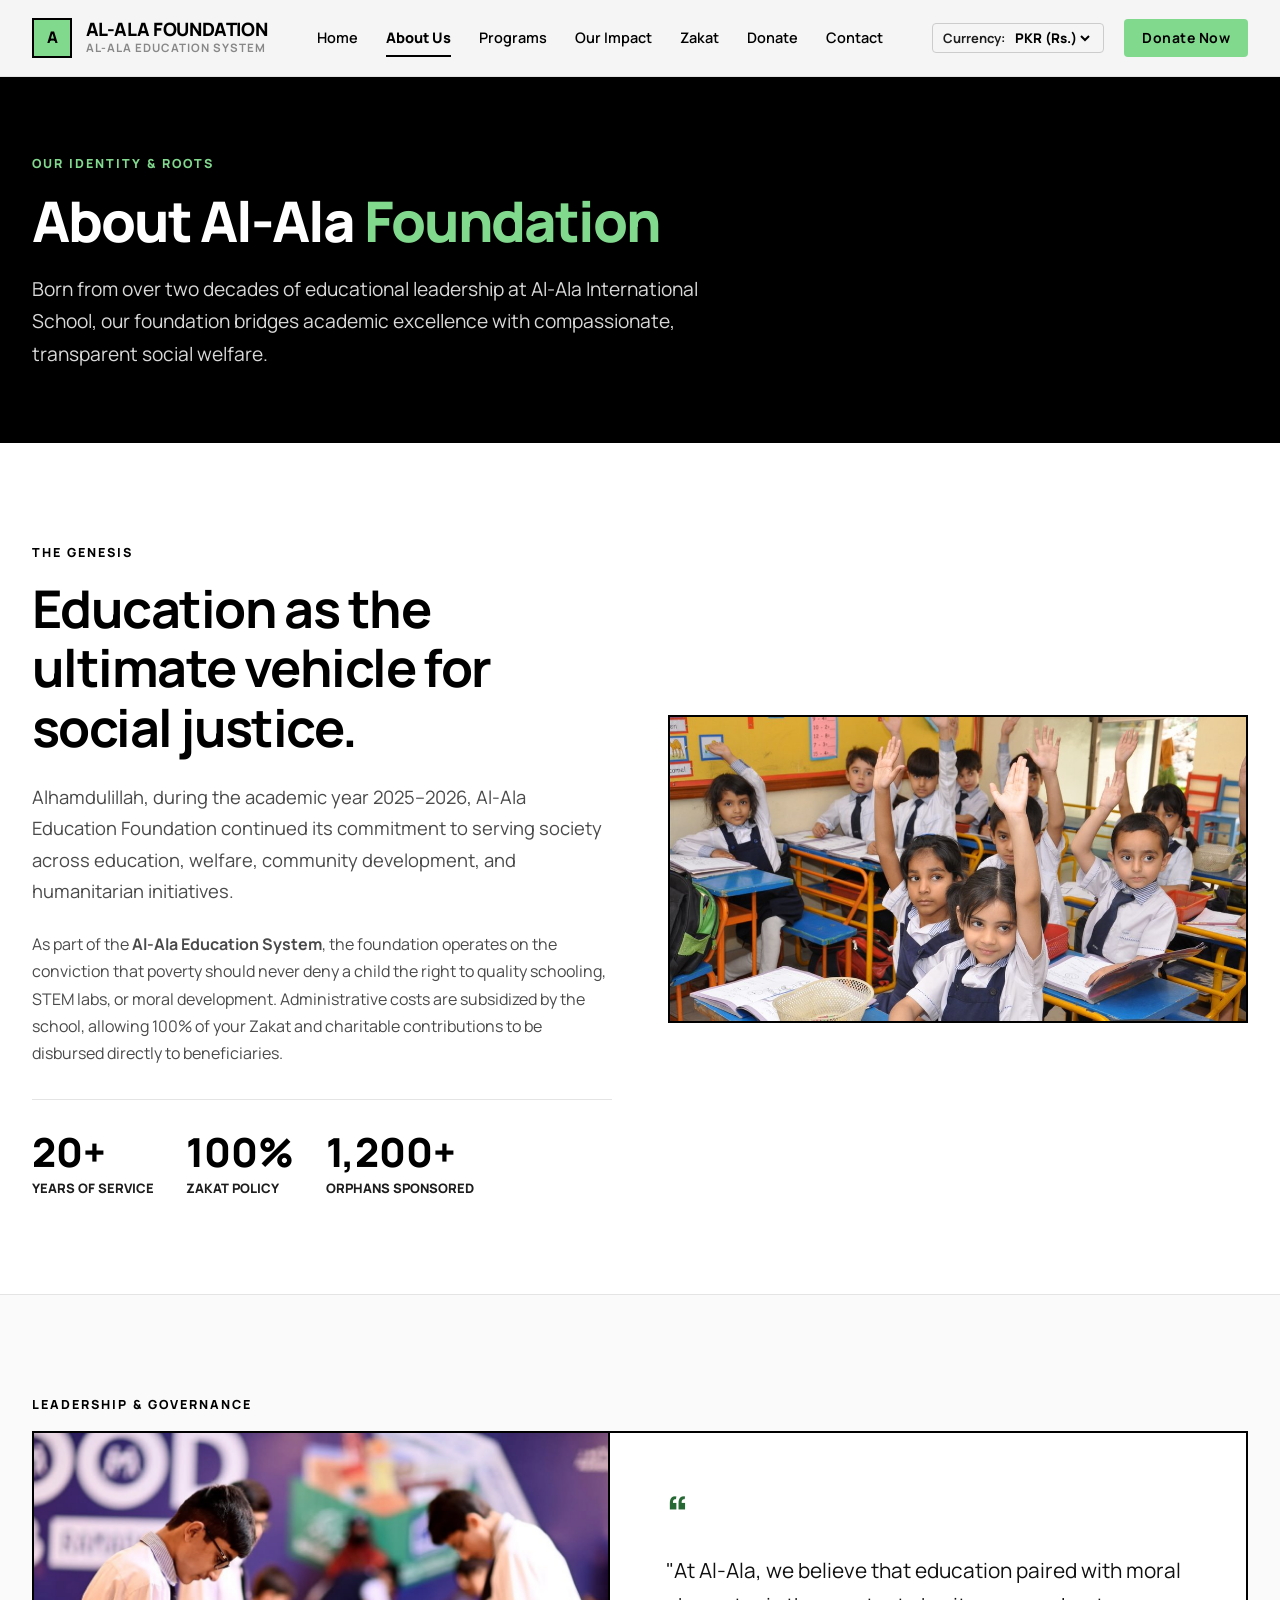
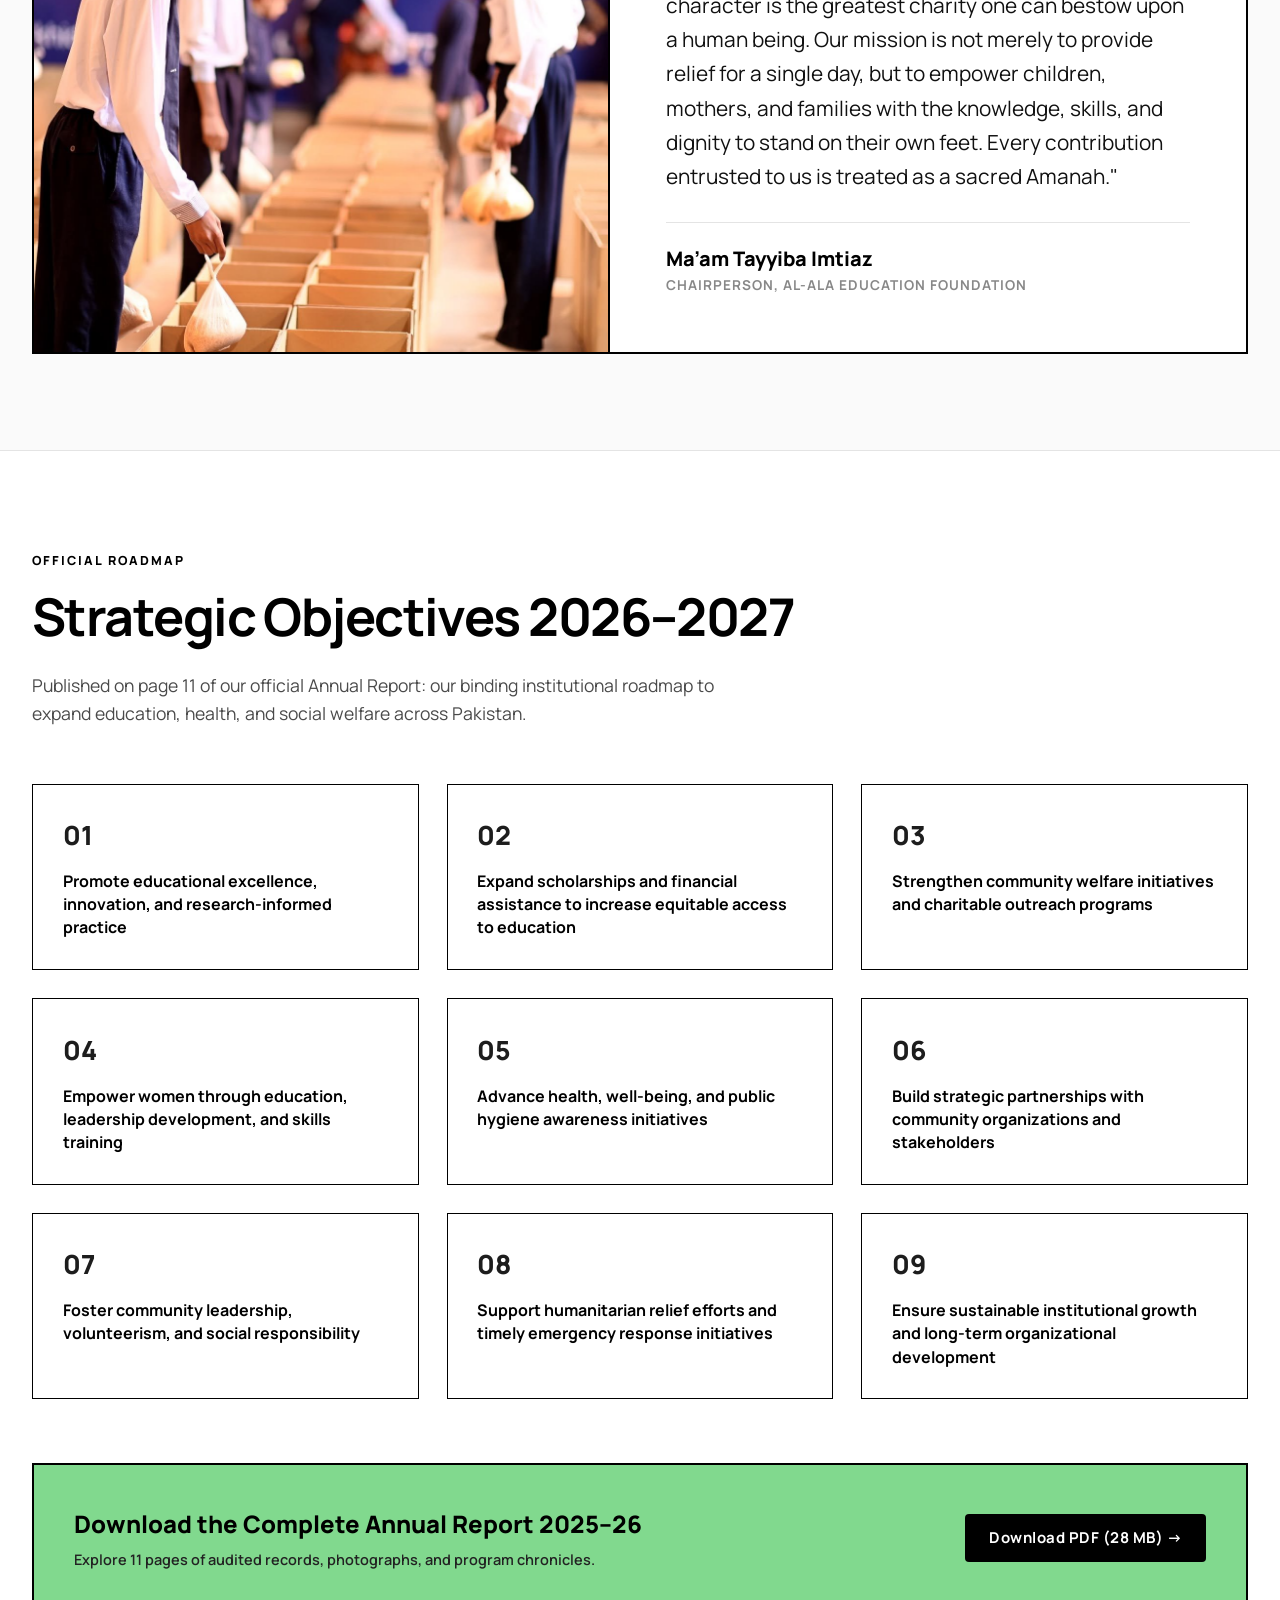
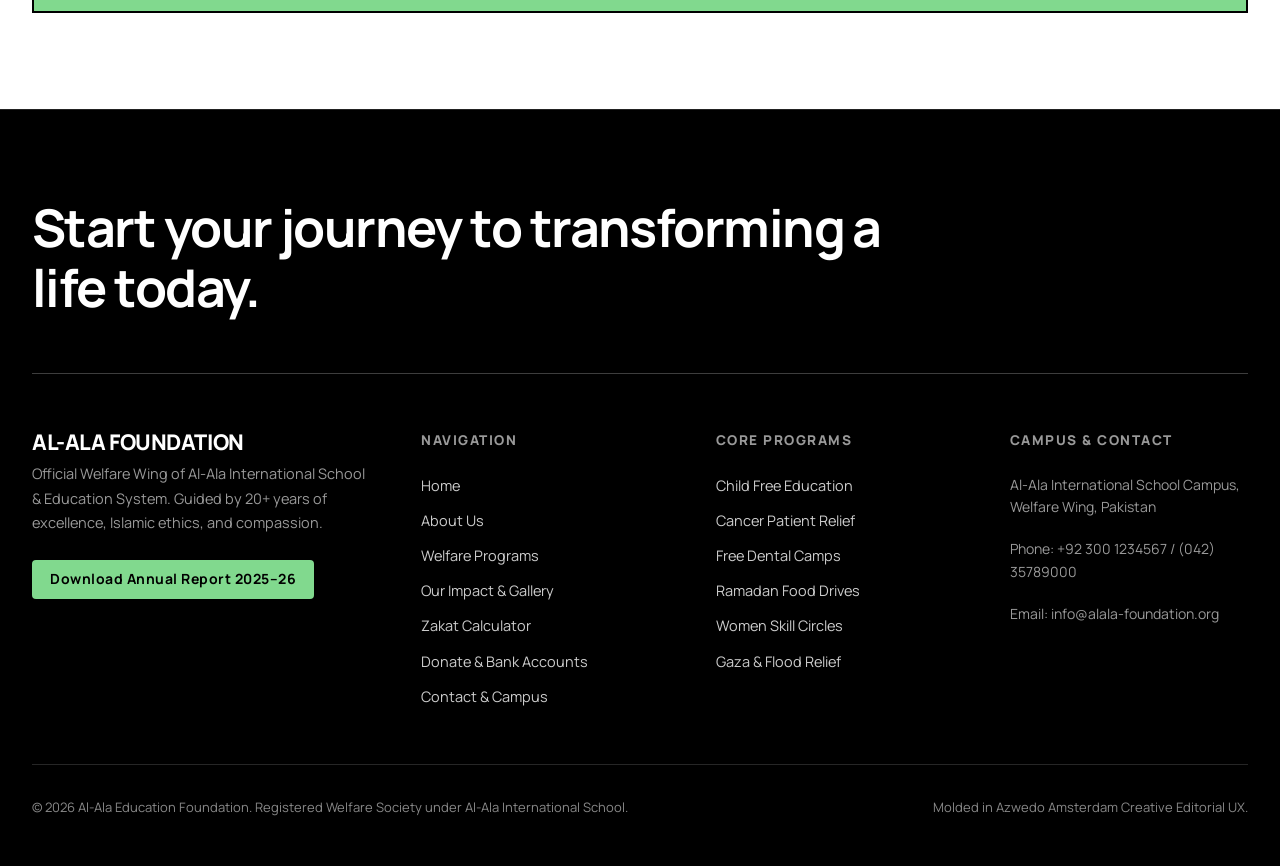
==== about.html @ 0d1b8292 "Initial commit: Al-Ala Education Foundation multi-page website in Azwedo Amsterdam design" ====
<!DOCTYPE html>
<html lang="en">
<head>
  <meta charset="UTF-8">
  <meta name="viewport" content="width=device-width, initial-scale=1.0">
  <title>About Us | Al-Ala Education Foundation</title>
  <meta name="description" content="Discover the mission, leadership, and 20+ year legacy of Al-Ala Education Foundation, affiliated with Al-Ala International School.">
  
  <link rel="preconnect" href="https://fonts.googleapis.com">
  <link rel="preconnect" href="https://fonts.gstatic.com" crossorigin>
  <link href="https://fonts.googleapis.com/css2?family=Manrope:wght@300;400;500;600;700;800&display=swap" rel="stylesheet">
  <link rel="stylesheet" href="css/styles.css">
  <link rel="icon" type="image/png" href="assets/images/foundation-badge.png">
</head>
<body>

  <!-- Navigation -->
  <header class="fixed-nav">
    <div class="container nav-container">
      <a href="index.html" class="brand-wrapper">
        <div class="brand-symbol">A</div>
        <div>
          <div class="brand-name">AL-ALA FOUNDATION</div>
          <div class="brand-sub">Al-Ala Education System</div>
        </div>
      </a>

      <nav class="nav-menu">
        <div class="link-block animation-01">
          <a href="index.html" class="link-text">Home</a>
          <div class="link-block-underline"></div>
        </div>
        <div class="link-block animation-01 active">
          <a href="about.html" class="link-text">About Us</a>
          <div class="link-block-underline"></div>
        </div>
        <div class="link-block animation-01">
          <a href="programs.html" class="link-text">Programs</a>
          <div class="link-block-underline"></div>
        </div>
        <div class="link-block animation-01">
          <a href="impact.html" class="link-text">Our Impact</a>
          <div class="link-block-underline"></div>
        </div>
        <div class="link-block animation-01">
          <a href="zakat.html" class="link-text">Zakat</a>
          <div class="link-block-underline"></div>
        </div>
        <div class="link-block animation-01">
          <a href="donate.html" class="link-text">Donate</a>
          <div class="link-block-underline"></div>
        </div>
        <div class="link-block animation-01">
          <a href="contact.html" class="link-text">Contact</a>
          <div class="link-block-underline"></div>
        </div>
      </nav>

      <div class="nav-actions">
        <div class="currency-toggle-wrap">
          <span>Currency:</span>
          <select class="currency-select-box" aria-label="Select Currency">
            <option value="PKR" selected>PKR (Rs.)</option>
            <option value="USD">USD ($)</option>
            <option value="GBP">GBP (£)</option>
            <option value="EUR">EUR (€)</option>
            <option value="SAR">SAR (SR)</option>
          </select>
        </div>
        <a href="donate.html" class="button nav">Donate Now</a>
        <button type="button" class="menu-toggle-btn" id="menu-toggle-btn" aria-label="Open Navigation">
          <svg width="20" height="20" viewBox="0 0 24 24" fill="none" stroke="currentColor" stroke-width="2.5"><line x1="3" y1="12" x2="21" y2="12"></line><line x1="3" y1="6" x2="21" y2="6"></line><line x1="3" y1="18" x2="21" y2="18"></line></svg>
        </button>
      </div>
    </div>
  </header>

  <!-- Mobile Drawer -->
  <div class="nav-backdrop" id="nav-backdrop"></div>
  <aside class="mobile-nav-panel" id="mobile-nav-panel">
    <div class="mobile-nav-header">
      <div class="brand-name" style="color: #fff;">AL-ALA FOUNDATION</div>
      <div class="mobile-nav-close" id="mobile-nav-close">&times;</div>
    </div>
    <div class="mobile-nav-links">
      <a href="index.html" class="mobile-nav-link">Home</a>
      <a href="about.html" class="mobile-nav-link active">About Us</a>
      <a href="programs.html" class="mobile-nav-link">Welfare Programs</a>
      <a href="impact.html" class="mobile-nav-link">Our Impact</a>
      <a href="zakat.html" class="mobile-nav-link">Zakat Calculator</a>
      <a href="donate.html" class="mobile-nav-link">Donate &amp; Bank Accounts</a>
      <a href="contact.html" class="mobile-nav-link">Contact Campus</a>
      <a href="AlAlaEducationFoundationReport.pdf" download class="mobile-nav-link" style="color: var(--primary-accent);">Download Report (PDF)</a>
    </div>
    <div style="margin-top: auto; padding-top: 2rem;">
      <a href="donate.html" class="button big" style="width: 100%; text-align: center;">Donate Today</a>
    </div>
  </aside>

  <!-- Page Hero Header -->
  <section class="page-hero">
    <div class="container">
      <div class="section-label mint">OUR IDENTITY &amp; ROOTS</div>
      <h1 class="page-hero-title">About Al-Ala <span class="mint">Foundation</span></h1>
      <p class="page-hero-lead">
        Born from over two decades of educational leadership at Al-Ala International School, our foundation bridges academic excellence with compassionate, transparent social welfare.
      </p>
    </div>
  </section>

  <!-- Genesis & Story -->
  <section class="section">
    <div class="container">
      <div class="what-we-do-grid">
        <div>
          <div class="section-label">THE GENESIS</div>
          <h2 class="big-title">Education as the ultimate vehicle for social justice.</h2>
          <p style="font-size: 1.15rem; color: var(--text-body); line-height: 1.7; margin-bottom: 1.5rem;">
            Alhamdulillah, during the academic year 2025–2026, Al-Ala Education Foundation continued its commitment to serving society across education, welfare, community development, and humanitarian initiatives.
          </p>
          <p style="font-size: 1rem; color: var(--text-body); line-height: 1.7; margin-bottom: 2rem;">
            As part of the <strong>Al-Ala Education System</strong>, the foundation operates on the conviction that poverty should never deny a child the right to quality schooling, STEM labs, or moral development. Administrative costs are subsidized by the school, allowing 100% of your Zakat and charitable contributions to be disbursed directly to beneficiaries.
          </p>

          <div style="display: flex; gap: 2rem; border-top: 1px solid var(--border-light); padding-top: 2rem; flex-wrap: wrap;">
            <div>
              <div style="font-size: 2.5rem; font-weight: 800; color: #000; line-height: 1;">20+</div>
              <div style="font-size: 13px; font-weight: 800; text-transform: uppercase; margin-top: 0.35rem;">Years of Service</div>
            </div>
            <div>
              <div style="font-size: 2.5rem; font-weight: 800; color: #000; line-height: 1;">100%</div>
              <div style="font-size: 13px; font-weight: 800; text-transform: uppercase; margin-top: 0.35rem;">Zakat Policy</div>
            </div>
            <div>
              <div style="font-size: 2.5rem; font-weight: 800; color: #000; line-height: 1;">1,200+</div>
              <div style="font-size: 13px; font-weight: 800; text-transform: uppercase; margin-top: 0.35rem;">Orphans Sponsored</div>
            </div>
          </div>
        </div>

        <div style="border: 2px solid #000; overflow: hidden; position: relative;">
          <img src="assets/images/about-banner.jpg" alt="Al-Ala Foundation Campus & Community" style="width: 100%; height: 100%; object-fit: cover;">
        </div>
      </div>
    </div>
  </section>

  <!-- Chairperson Message -->
  <section class="section bg-gray" id="leadership">
    <div class="container">
      <div class="section-label">LEADERSHIP &amp; GOVERNANCE</div>
      <div class="leadership-editorial">
        <div class="leadership-image-wrap">
          <img src="assets/images/chairperson-leadership.jpg" alt="Chairperson Ma'am Tayyiba Imtiaz">
        </div>
        <div class="leadership-content">
          <div style="font-size: 3rem; font-weight: 800; line-height: 1; color: var(--primary-accent-dark); margin-bottom: 1rem;">“</div>
          <p class="leadership-quote">
            "At Al-Ala, we believe that education paired with moral character is the greatest charity one can bestow upon a human being. Our mission is not merely to provide relief for a single day, but to empower children, mothers, and families with the knowledge, skills, and dignity to stand on their own feet. Every contribution entrusted to us is treated as a sacred Amanah."
          </p>
          <div class="leadership-meta">
            <div class="leader-name">Ma’am Tayyiba Imtiaz</div>
            <div class="leader-title">Chairperson, Al-Ala Education Foundation</div>
          </div>
        </div>
      </div>
    </div>
  </section>

  <!-- Strategic Objectives 2026-2027 -->
  <section class="section" id="objectives">
    <div class="container">
      <div class="section-label">OFFICIAL ROADMAP</div>
      <h2 class="big-title">Strategic Objectives 2026–2027</h2>
      <p style="font-size: 1.1rem; color: var(--text-body); max-width: 700px; margin-bottom: 3.5rem;">
        Published on page 11 of our official Annual Report: our binding institutional roadmap to expand education, health, and social welfare across Pakistan.
      </p>

      <div class="objectives-amsterdam-grid">
        <div class="objective-box">
          <div class="objective-index">01</div>
          <div class="objective-desc">Promote educational excellence, innovation, and research-informed practice</div>
        </div>
        <div class="objective-box">
          <div class="objective-index">02</div>
          <div class="objective-desc">Expand scholarships and financial assistance to increase equitable access to education</div>
        </div>
        <div class="objective-box">
          <div class="objective-index">03</div>
          <div class="objective-desc">Strengthen community welfare initiatives and charitable outreach programs</div>
        </div>
        <div class="objective-box">
          <div class="objective-index">04</div>
          <div class="objective-desc">Empower women through education, leadership development, and skills training</div>
        </div>
        <div class="objective-box">
          <div class="objective-index">05</div>
          <div class="objective-desc">Advance health, well-being, and public hygiene awareness initiatives</div>
        </div>
        <div class="objective-box">
          <div class="objective-index">06</div>
          <div class="objective-desc">Build strategic partnerships with community organizations and stakeholders</div>
        </div>
        <div class="objective-box">
          <div class="objective-index">07</div>
          <div class="objective-desc">Foster community leadership, volunteerism, and social responsibility</div>
        </div>
        <div class="objective-box">
          <div class="objective-index">08</div>
          <div class="objective-desc">Support humanitarian relief efforts and timely emergency response initiatives</div>
        </div>
        <div class="objective-box">
          <div class="objective-index">09</div>
          <div class="objective-desc">Ensure sustainable institutional growth and long-term organizational development</div>
        </div>
      </div>

      <!-- Download Banner -->
      <div style="background-color: var(--primary-accent); border: 2px solid #000; padding: 2.5rem; margin-top: 4rem; display: flex; align-items: center; justify-content: space-between; flex-wrap: wrap; gap: 1.5rem;">
        <div>
          <h3 style="font-size: 1.5rem; font-weight: 800; color: #000; margin-bottom: 0.25rem;">Download the Complete Annual Report 2025–26</h3>
          <p style="font-size: 14.5px; font-weight: 600; color: #222; margin: 0;">Explore 11 pages of audited records, photographs, and program chronicles.</p>
        </div>
        <a href="AlAlaEducationFoundationReport.pdf" download class="button black">
          Download PDF (28 MB) &rarr;
        </a>
      </div>
    </div>
  </section>

  <!-- Footer -->
  <footer class="footer">
    <div class="container">
      <div class="footer-text-holder">
        <h1 class="footer-hero-heading">Start your journey to transforming a life today.</h1>
      </div>

      <div class="footer-flex-container">
        <div>
          <div class="brand-name" style="color: #fff; font-size: 1.35rem; margin-bottom: 0.5rem;">AL-ALA FOUNDATION</div>
          <p style="color: var(--text-gray); font-size: 14.5px; line-height: 1.7; margin-bottom: 1.5rem;">
            Official Welfare Wing of Al-Ala International School &amp; Education System. Guided by 20+ years of excellence, Islamic ethics, and compassion.
          </p>
          <a href="AlAlaEducationFoundationReport.pdf" download class="button nav">
            Download Annual Report 2025–26
          </a>
        </div>

        <div>
          <h2 class="footer-heading">NAVIGATION</h2>
          <div class="footer-link-list">
            <a href="index.html" class="footer-link-item">Home</a>
            <a href="about.html" class="footer-link-item">About Us</a>
            <a href="programs.html" class="footer-link-item">Welfare Programs</a>
            <a href="impact.html" class="footer-link-item">Our Impact &amp; Gallery</a>
            <a href="zakat.html" class="footer-link-item">Zakat Calculator</a>
            <a href="donate.html" class="footer-link-item">Donate &amp; Bank Accounts</a>
            <a href="contact.html" class="footer-link-item">Contact &amp; Campus</a>
          </div>
        </div>

        <div>
          <h2 class="footer-heading">CORE PROGRAMS</h2>
          <div class="footer-link-list">
            <a href="programs.html#child-welfare" class="footer-link-item">Child Free Education</a>
            <a href="programs.html#health-welfare" class="footer-link-item">Cancer Patient Relief</a>
            <a href="programs.html#health-welfare" class="footer-link-item">Free Dental Camps</a>
            <a href="programs.html#social-welfare" class="footer-link-item">Ramadan Food Drives</a>
            <a href="programs.html#women-welfare" class="footer-link-item">Women Skill Circles</a>
            <a href="programs.html#relief-welfare" class="footer-link-item">Gaza &amp; Flood Relief</a>
          </div>
        </div>

        <div>
          <h2 class="footer-heading">CAMPUS &amp; CONTACT</h2>
          <div class="footer-link-list">
            <div style="color: var(--text-gray); font-size: 14px;">Al-Ala International School Campus, Welfare Wing, Pakistan</div>
            <div style="color: var(--text-gray); font-size: 14px; margin-top: 0.5rem;">Phone: +92 300 1234567 / (042) 35789000</div>
            <div style="color: var(--text-gray); font-size: 14px; margin-top: 0.5rem;">Email: info@alala-foundation.org</div>
          </div>
        </div>
      </div>

      <div class="footer-bottom-bar">
        <div>&copy; 2026 Al-Ala Education Foundation. Registered Welfare Society under Al-Ala International School.</div>
        <div>Molded in Azwedo Amsterdam Creative Editorial UX.</div>
      </div>
    </div>
  </footer>

  <script src="js/main.js"></script>
</body>
</html>
---- css/styles.css ----
/* ==========================================================================
   AL-ALA EDUCATION FOUNDATION
   AZWEDO AMSTERDAM (MADE IN WEBFLOW) DESIGN SYSTEM
   Multi-Page Clean Editorial Architecture
   ========================================================================== */

:root {
  /* Amsterdam Signature Colors */
  --primary-accent: #81d98e;
  --primary-accent-hover: #65a86f;
  --primary-accent-dark: #276934;
  --primary-accent-soft: rgba(129, 217, 142, 0.15);

  --bg-dark: #000000;
  --bg-dark-card: #111111;
  --bg-dark-subtle: #1c1c1c;

  --bg-white: #ffffff;
  --bg-gray: #fafafa;
  --bg-gray-soft: #f4f4f4;

  --text-black: #000000;
  --text-dark: #1d1d1d;
  --text-body: #4a4a4a;
  --text-muted: #888888;
  --text-white: #ffffff;
  --text-gray: #999999;

  --border-light: #e4e4e4;
  --border-medium: #cccccc;
  --border-dark: #222222;
  --border-black: #000000;

  --font-family: 'Manrope', -apple-system, BlinkMacSystemFont, 'Segoe UI', Roboto, sans-serif;

  --radius-xs: 4px;
  --radius-sm: 8px;
  --radius-md: 12px;
  --radius-lg: 16px;
  --radius-full: 9999px;

  --transition: all 0.35s cubic-bezier(0.16, 1, 0.3, 1);
  --transition-slow: all 0.55s cubic-bezier(0.16, 1, 0.3, 1);
}

/* Base Reset */
*, *::before, *::after {
  box-sizing: border-box;
  margin: 0;
  padding: 0;
}

html {
  scroll-behavior: smooth;
  font-size: 16px;
  -webkit-text-size-adjust: 100%;
}

body {
  font-family: var(--font-family);
  color: var(--text-dark);
  background-color: var(--bg-white);
  line-height: 1.6;
  overflow-x: hidden;
  -webkit-font-smoothing: antialiased;
  -moz-osx-font-smoothing: grayscale;
}

img, svg {
  display: block;
  max-width: 100%;
}

a {
  color: inherit;
  text-decoration: none;
  transition: var(--transition);
}

button, input, select, textarea {
  font-family: var(--font-family);
  outline: none;
}

button {
  cursor: pointer;
  border: none;
  background: none;
}

/* Container */
.container {
  width: 100%;
  max-width: 1280px;
  margin-left: auto;
  margin-right: auto;
  padding-left: 2rem;
  padding-right: 2rem;
}

@media (max-width: 768px) {
  .container {
    padding-left: 1.25rem;
    padding-right: 1.25rem;
  }
}

.section {
  padding-top: 6rem;
  padding-bottom: 6rem;
  position: relative;
}

.section.relative {
  position: relative;
}

.section.sm-padding {
  padding-top: 4rem;
  padding-bottom: 4rem;
}

.section.bg-black {
  background-color: var(--bg-dark);
  color: var(--text-white);
}

.section.bg-gray {
  background-color: var(--bg-gray);
  border-top: 1px solid var(--border-light);
  border-bottom: 1px solid var(--border-light);
}

@media (max-width: 768px) {
  .section {
    padding-top: 3.5rem;
    padding-bottom: 3.5rem;
  }
}

/* ==========================================================================
   Amsterdam Buttons & Labels
   ========================================================================== */
.button {
  display: inline-flex;
  align-items: center;
  justify-content: center;
  gap: 0.65rem;
  color: #000000;
  letter-spacing: 0.5px;
  background-color: var(--primary-accent);
  padding: 12px 24px;
  font-size: 15px;
  font-weight: 700;
  border-radius: var(--radius-xs);
  transition: background-color 0.4s ease, transform 0.3s ease, color 0.3s ease;
  white-space: nowrap;
}

.button:hover {
  background-color: var(--primary-accent-hover);
  color: #000000;
  transform: translateY(-2px);
}

.button.big {
  padding: 16px 36px;
  font-size: 16px;
  font-weight: 800;
}

.button.black {
  background-color: #000000;
  color: #ffffff;
}

.button.black:hover {
  background-color: #222222;
  color: var(--primary-accent);
}

.button.outline {
  background-color: transparent;
  border: 1.5px solid #000000;
  color: #000000;
}

.button.outline:hover {
  background-color: #000000;
  color: #ffffff;
}

.button.outline-white {
  background-color: transparent;
  border: 1.5px solid rgba(255, 255, 255, 0.4);
  color: #ffffff;
}

.button.outline-white:hover {
  border-color: #ffffff;
  background-color: #ffffff;
  color: #000000;
}

.button.nav {
  padding: 8px 18px;
  font-size: 14px;
}

/* Labels */
.section-label {
  display: inline-block;
  font-size: 12.5px;
  font-weight: 800;
  letter-spacing: 2px;
  text-transform: uppercase;
  color: #000000;
  margin-bottom: 1rem;
}

.section-label.mint {
  color: var(--primary-accent);
}

.section-label.gray {
  color: var(--text-muted);
}

/* Big Amsterdam Headings */
.big-title {
  font-size: 3.25rem;
  font-weight: 700;
  letter-spacing: -0.03em;
  line-height: 1.15;
  color: #000000;
  margin-bottom: 1.5rem;
  max-width: 900px;
}

.big-title.white-text {
  color: #ffffff;
}

@media (max-width: 992px) {
  .big-title {
    font-size: 2.5rem;
  }
}

@media (max-width: 600px) {
  .big-title {
    font-size: 1.95rem;
  }
}

/* ==========================================================================
   Page Inner Hero / Header (For Dedicated Pages)
   ========================================================================== */
.page-hero {
  background-color: #000000;
  color: #ffffff;
  padding-top: 150px;
  padding-bottom: 70px;
  border-bottom: 2px solid #000000;
}

.page-hero-title {
  font-size: 3.5rem;
  font-weight: 800;
  letter-spacing: -0.035em;
  line-height: 1.12;
  color: #ffffff;
  margin-bottom: 1.25rem;
}

.page-hero-title span.mint {
  color: var(--primary-accent);
}

.page-hero-lead {
  font-size: 1.2rem;
  color: rgba(255, 255, 255, 0.85);
  max-width: 720px;
  line-height: 1.7;
}

@media (max-width: 768px) {
  .page-hero {
    padding-top: 120px;
    padding-bottom: 50px;
  }
  .page-hero-title {
    font-size: 2.35rem;
  }
}

/* ==========================================================================
   Fixed Top Navigation (Amsterdam Style)
   ========================================================================== */
.fixed-nav {
  position: fixed;
  top: 0;
  left: 0;
  right: 0;
  z-index: 1000;
  background-color: rgba(255, 255, 255, 0.96);
  backdrop-filter: blur(12px);
  -webkit-backdrop-filter: blur(12px);
  border-bottom: 1px solid var(--border-light);
  transition: var(--transition);
}

.nav-container {
  display: flex;
  align-items: center;
  justify-content: space-between;
  height: 76px;
}

.brand-wrapper {
  display: flex;
  align-items: center;
  gap: 0.85rem;
  text-decoration: none;
}

.brand-symbol {
  width: 40px;
  height: 40px;
  border: 2px solid #000000;
  background-color: var(--primary-accent);
  display: flex;
  align-items: center;
  justify-content: center;
  font-weight: 800;
  font-size: 16px;
  color: #000000;
}

.brand-name {
  font-size: 1.15rem;
  font-weight: 800;
  letter-spacing: -0.02em;
  color: #000000;
  line-height: 1.1;
}

.brand-sub {
  font-size: 0.72rem;
  font-weight: 700;
  text-transform: uppercase;
  letter-spacing: 1px;
  color: var(--text-muted);
}

.nav-menu {
  display: flex;
  align-items: center;
  gap: 1.75rem;
}

.link-block {
  position: relative;
  display: inline-block;
  padding: 6px 0;
  cursor: pointer;
}

.link-text {
  font-size: 14.5px;
  font-weight: 600;
  color: #000000;
  transition: var(--transition);
}

.link-block-underline {
  position: absolute;
  bottom: 0;
  left: 0;
  width: 0%;
  height: 2px;
  background-color: #000000;
  transition: width 0.3s ease;
}

.link-block:hover .link-block-underline,
.link-block.active .link-block-underline {
  width: 100%;
}

.link-block.active .link-text {
  font-weight: 800;
}

.nav-actions {
  display: flex;
  align-items: center;
  gap: 1.25rem;
}

.currency-toggle-wrap {
  display: flex;
  align-items: center;
  gap: 0.35rem;
  border: 1px solid var(--border-medium);
  padding: 4px 10px;
  border-radius: var(--radius-xs);
  font-size: 13px;
  font-weight: 700;
}

.currency-select-box {
  border: none;
  background: transparent;
  font-weight: 800;
  cursor: pointer;
}

.menu-toggle-btn {
  display: none;
  width: 40px;
  height: 40px;
  border: 1.5px solid #000000;
  background: transparent;
  align-items: center;
  justify-content: center;
}

@media (max-width: 1024px) {
  .nav-menu {
    display: none;
  }
  .menu-toggle-btn {
    display: flex;
  }
}

/* Mobile Nav Drawer */
.mobile-nav-panel {
  position: fixed;
  top: 0;
  right: -100%;
  width: 320px;
  max-width: 85vw;
  height: 100vh;
  background-color: #000000;
  color: #ffffff;
  z-index: 2000;
  padding: 2.5rem 2rem;
  transition: right 0.4s ease;
  display: flex;
  flex-direction: column;
}

.mobile-nav-panel.open {
  right: 0;
}

.mobile-nav-header {
  display: flex;
  justify-content: space-between;
  align-items: center;
  padding-bottom: 1.5rem;
  border-bottom: 1px solid var(--border-dark);
  margin-bottom: 2rem;
}

.mobile-nav-close {
  color: #ffffff;
  font-size: 2rem;
  cursor: pointer;
}

.mobile-nav-links {
  display: flex;
  flex-direction: column;
  gap: 1.25rem;
}

.mobile-nav-link {
  color: #ffffff;
  font-size: 1.2rem;
  font-weight: 700;
  display: block;
}

.mobile-nav-link.active,
.mobile-nav-link:hover {
  color: var(--primary-accent);
}

.nav-backdrop {
  position: fixed;
  inset: 0;
  background: rgba(0, 0, 0, 0.6);
  z-index: 1999;
  opacity: 0;
  pointer-events: none;
  transition: opacity 0.3s ease;
}

.nav-backdrop.active {
  opacity: 1;
  pointer-events: auto;
}

/* ==========================================================================
   Hero Home Section with Background Carousel
   ========================================================================== */
.hero-home-section {
  position: relative;
  min-height: 88vh;
  display: flex;
  flex-direction: column;
  justify-content: center;
  padding-top: 140px;
  padding-bottom: 80px;
  background-color: var(--bg-dark); /* #000000 - exact match with footer and vision sections */
  color: #ffffff;
  overflow: hidden;
}

/* Dynamic Carousel Container */
.hero-bg-carousel {
  position: absolute;
  inset: 0;
  z-index: 0;
  overflow: hidden;
}

.hero-carousel-slide {
  position: absolute;
  inset: 0;
  opacity: 0;
  z-index: 1;
  overflow: hidden;
  transform: scale(1);
  transition: opacity 1.2s ease, transform 6s cubic-bezier(0.25, 1, 0.5, 1);
  pointer-events: none;
}

.hero-carousel-slide.active {
  opacity: 1;
  z-index: 2;
  transform: scale(1.04);
}

.hero-carousel-slide img {
  width: 100%;
  height: 100%;
  object-fit: cover;
  object-position: center right;
  transition: transform 6s cubic-bezier(0.25, 1, 0.5, 1);
}

/* Custom Framing & Focal Point Alignment for Each Slide */

/* Slide 1: Al-Ala Campus & Students (Students group centered at Y: 52%, aligned right) */
.hero-slide-campus img {
  object-fit: cover;
  object-position: 85% 52%;
}

/* Slide 2: Free Education Classroom (Faces begin at Y: 18%, aligned to prevent top forehead cut-off) */
.hero-slide-education img {
  width: 110%;
  height: 100%;
  object-fit: cover;
  object-position: 82% 14%;
  transform: translateX(5%);
}

/* Slide 3: STEM Digital Workshops (Focus on students & robotics at table) */
.hero-slide-stem img {
  object-fit: cover;
  object-position: 85% 25%;
}

/* Slide 4: Ramadan Food & Ration Drive (Shifted right so volunteers & food boxes move out from under the black scrim) */
.hero-slide-food img {
  width: 122%;
  height: 100%;
  object-fit: cover;
  object-position: left 45%;
  transform: translateX(16%);
}

/* Slide 5: Medical & Dental Checkup (Child & Doctor faces at Y: 4%, aligned top-right so faces are 100% intact) */
.hero-slide-health img {
  width: 112%;
  height: 100%;
  object-fit: cover;
  object-position: 85% 4%;
  transform: translateX(6%);
}

/* Directional Scrim Overlay:
   - Left side: Deep dark #000000 ground matching footer & vision sections for bold text contrast
   - Right side: Crystal-clear and open so photos, faces, dental patients & students are 100% visible
   - Subtle top/bottom vignette for seamless page blend */
.hero-directional-scrim {
  position: absolute;
  inset: 0;
  z-index: 3;
  pointer-events: none;
  background: 
    linear-gradient(90deg, 
      rgba(0, 0, 0, 0.95) 0%, 
      rgba(0, 0, 0, 0.88) 28%, 
      rgba(0, 0, 0, 0.50) 45%, 
      rgba(0, 0, 0, 0.08) 65%, 
      rgba(0, 0, 0, 0) 100%
    ),
    linear-gradient(180deg, 
      rgba(0, 0, 0, 0.35) 0%, 
      rgba(0, 0, 0, 0) 25%, 
      rgba(0, 0, 0, 0.35) 100%
    );
}

@media (max-width: 900px) {
  .hero-directional-scrim {
    background: linear-gradient(180deg, 
      rgba(0, 0, 0, 0.88) 0%, 
      rgba(0, 0, 0, 0.78) 55%, 
      rgba(0, 0, 0, 0.35) 100%
    );
  }
}

.hero-overlay-dark {
  display: none !important;
}

/* Carousel Indicators */
.hero-carousel-dots {
  position: absolute;
  bottom: 2rem;
  right: 2rem;
  z-index: 10;
  display: flex;
  align-items: center;
  gap: 0.5rem;
  background: rgba(0, 0, 0, 0.45);
  backdrop-filter: blur(8px);
  -webkit-backdrop-filter: blur(8px);
  padding: 8px 14px;
  border: 1.5px solid rgba(255, 255, 255, 0.25);
  box-shadow: 3px 3px 0px rgba(0, 0, 0, 0.5);
}

.hero-dot {
  width: 28px;
  height: 4px;
  background-color: rgba(255, 255, 255, 0.45);
  cursor: pointer;
  transition: var(--transition);
}

.hero-dot.active {
  background-color: var(--primary-accent);
  width: 44px;
}

.hero-container {
  position: relative;
  z-index: 4;
  width: 100%;
}

.home-page-hero-text-holder {
  margin-bottom: 2rem;
  max-width: 820px;
}

.hero-text-container {
  display: flex;
  flex-wrap: wrap;
  gap: 0 16px;
  max-width: 820px;
}

.hero-text {
  font-size: 78px;
  font-weight: 800;
  letter-spacing: -0.035em;
  line-height: 1.08;
  color: #ffffff;
  text-shadow: 0 2px 14px rgba(0, 0, 0, 0.85), 0 4px 28px rgba(0, 0, 0, 0.7);
}

.hero-text.mint {
  color: var(--primary-accent);
  text-shadow: 0 2px 16px rgba(0, 0, 0, 0.9), 0 4px 30px rgba(0, 0, 0, 0.75);
}

@media (max-width: 1100px) {
  .hero-text {
    font-size: 60px;
  }
}

@media (max-width: 768px) {
  .hero-text {
    font-size: 42px;
    line-height: 1.15;
  }
}

@media (max-width: 480px) {
  .hero-text {
    font-size: 32px;
  }
}

.hero-subtext {
  font-size: 1.25rem;
  color: #ffffff;
  max-width: 680px;
  line-height: 1.6;
  margin-bottom: 2.25rem;
  text-shadow: 0 2px 10px rgba(0, 0, 0, 0.9), 0 1px 3px rgba(0, 0, 0, 0.9);
}

.hero-buttons-holder {
  display: flex;
  align-items: center;
  gap: 1.25rem;
  flex-wrap: wrap;
}

.hero-bottom-stats-strip {
  margin-top: 3.5rem;
  padding: 1.35rem 2rem;
  background-color: rgba(0, 0, 0, 0.52);
  backdrop-filter: blur(10px);
  -webkit-backdrop-filter: blur(10px);
  border: 1.5px solid rgba(255, 255, 255, 0.25);
  box-shadow: 4px 4px 0px rgba(0, 0, 0, 0.5);
  display: flex;
  align-items: center;
  justify-content: space-between;
  gap: 2rem;
  flex-wrap: wrap;
}

.hero-stat-box {
  display: flex;
  flex-direction: column;
}

.hero-stat-number {
  font-size: 2.25rem;
  font-weight: 800;
  color: var(--primary-accent);
  line-height: 1;
  text-shadow: 0 2px 8px rgba(0, 0, 0, 0.7);
}

.hero-stat-label {
  font-size: 0.825rem;
  font-weight: 700;
  color: #ffffff;
  text-transform: uppercase;
  letter-spacing: 1px;
  margin-top: 0.35rem;
  text-shadow: 0 1px 4px rgba(0, 0, 0, 0.7);
}

/* ==========================================================================
   Prominent Partner Logos Showcase (High Visibility)
   ========================================================================== */
.trust-marquee-section {
  background-color: #ffffff;
  padding: 3.5rem 0;
  border-bottom: 2px solid #000000;
}

.trust-headline {
  font-size: 13.5px;
  font-weight: 800;
  letter-spacing: 2.5px;
  text-transform: uppercase;
  color: #000000;
  text-align: center;
  margin-bottom: 2rem;
}

.partner-logos-grid {
  display: grid;
  grid-template-columns: repeat(5, 1fr);
  gap: 1.25rem;
  align-items: center;
}

@media (max-width: 1100px) {
  .partner-logos-grid {
    grid-template-columns: repeat(3, 1fr);
  }
}

@media (max-width: 680px) {
  .partner-logos-grid {
    grid-template-columns: 1fr;
  }
}

.partner-logo-card {
  background-color: #ffffff;
  border: 2px solid #000000;
  box-shadow: 4px 4px 0px #000000;
  padding: 1rem 1.25rem;
  display: flex;
  align-items: center;
  justify-content: center;
  min-height: 85px;
  transition: var(--transition);
}

.partner-logo-card:hover {
  transform: translateY(-3px);
  box-shadow: 6px 6px 0px var(--primary-accent);
}

.partner-logo-card img {
  max-height: 60px;
  width: auto;
  max-width: 100%;
  object-fit: contain;
}

/* ==========================================================================
   Quick Donation Center (Amsterdam Style with all 8 programs)
   ========================================================================== */
.donation-command-section {
  background-color: var(--bg-gray);
  padding: 4.5rem 0;
  border-bottom: 1px solid var(--border-light);
}

.donation-card-amsterdam {
  background-color: #ffffff;
  border: 2px solid #000000;
  box-shadow: 8px 8px 0px #000000;
  padding: 2.75rem;
  position: relative;
}

@media (max-width: 768px) {
  .donation-card-amsterdam {
    padding: 1.5rem;
    box-shadow: 4px 4px 0px #000000;
  }
}

.donation-card-header {
  display: flex;
  align-items: center;
  justify-content: space-between;
  border-bottom: 2px solid #000000;
  padding-bottom: 1.25rem;
  margin-bottom: 1.75rem;
  flex-wrap: wrap;
  gap: 1rem;
}

.donation-header-title {
  font-size: 1.75rem;
  font-weight: 800;
  color: #000000;
  letter-spacing: -0.02em;
}

.frequency-pill-group {
  display: inline-flex;
  border: 1.5px solid #000000;
  padding: 3px;
  background-color: #ffffff;
}

.freq-pill {
  padding: 7px 16px;
  font-size: 13.5px;
  font-weight: 800;
  border: none;
  cursor: pointer;
  background: transparent;
  color: #000000;
  transition: var(--transition);
}

.freq-pill.active {
  background-color: #000000;
  color: var(--primary-accent);
}

/* Causes Filter Row */
.causes-filter-scroll {
  display: flex;
  gap: 0.65rem;
  overflow-x: auto;
  padding-bottom: 0.85rem;
  margin-bottom: 1.75rem;
}

.cause-tag-btn {
  padding: 9px 15px;
  border: 1.5px solid var(--border-medium);
  background-color: #ffffff;
  font-size: 13px;
  font-weight: 700;
  color: #000000;
  cursor: pointer;
  white-space: nowrap;
  transition: var(--transition);
}

.cause-tag-btn:hover {
  border-color: #000000;
}

.cause-tag-btn.active {
  background-color: var(--primary-accent);
  border-color: #000000;
  color: #000000;
}

/* Preset Amount Blocks */
.preset-amount-grid {
  display: grid;
  grid-template-columns: repeat(4, 1fr) 1.4fr;
  gap: 1rem;
  margin-bottom: 1.75rem;
}

@media (max-width: 992px) {
  .preset-amount-grid {
    grid-template-columns: repeat(2, 1fr);
  }
}

.amount-box-btn {
  padding: 14px;
  border: 1.5px solid var(--border-medium);
  background-color: #ffffff;
  font-size: 17px;
  font-weight: 800;
  text-align: center;
  cursor: pointer;
  transition: var(--transition);
}

.amount-box-btn:hover {
  border-color: #000000;
}

.amount-box-btn.active {
  background-color: #000000;
  color: var(--primary-accent);
  border-color: #000000;
}

.custom-input-box {
  display: flex;
  align-items: center;
  border: 1.5px solid var(--border-medium);
  padding: 0 16px;
}

.custom-input-box:focus-within {
  border-color: #000000;
}

.custom-symbol {
  font-weight: 800;
  font-size: 16px;
  margin-right: 8px;
}

.custom-amount-field {
  width: 100%;
  border: none;
  font-size: 15px;
  font-weight: 700;
  padding: 12px 0;
}

.impact-callout-strip {
  background-color: var(--bg-gray);
  border-left: 5px solid var(--primary-accent);
  padding: 1.15rem 1.35rem;
  margin-bottom: 1.75rem;
  font-size: 14.5px;
  color: #222222;
}

.impact-callout-strip strong {
  color: #000000;
  font-weight: 800;
}

.donation-footer-row {
  display: flex;
  align-items: center;
  justify-content: space-between;
  flex-wrap: wrap;
  gap: 1.25rem;
}

/* ==========================================================================
   WHAT WE DO? (Sticky Green Cards & Balanced Grid)
   ========================================================================== */
.what-we-do-grid {
  display: grid;
  grid-template-columns: 1fr 1fr;
  gap: 3.5rem;
  align-items: center;
}

@media (max-width: 992px) {
  .what-we-do-grid {
    grid-template-columns: 1fr;
    gap: 2.5rem;
  }
}

/* Home Section Sticky Layout - Starts immediately at top, ZERO GAP! */
.what-we-do-grid.sticky-layout {
  align-items: start;
}

.green-card-holder {
  position: -webkit-sticky;
  position: sticky;
  top: 105px;
  width: 100%;
  box-shadow: 6px 6px 0px #000000;
  transition: all 0.3s ease;
  z-index: 10;
}

.green-card-header {
  background-color: var(--primary-accent);
  border: 2px solid #000000;
  padding: 28px 32px;
  transition: background-color 0.3s ease;
}

.green-card-badge {
  display: inline-block;
  background-color: #000000;
  color: #ffffff;
  padding: 3px 10px;
  font-size: 11px;
  font-weight: 800;
  letter-spacing: 1px;
  margin-bottom: 0.85rem;
}

.green-card-title {
  font-size: 1.85rem;
  font-weight: 800;
  letter-spacing: -0.025em;
  line-height: 1.15;
  color: #000000;
  margin-bottom: 0.85rem;
  transition: all 0.25s ease;
}

.green-card-body {
  border: 2px solid #000000;
  border-top: none;
  padding: 22px 30px;
  background-color: #ffffff;
}

.domain-tab-pill {
  flex: 1;
  background-color: #ffffff;
  border: 1.5px solid #000000;
  padding: 6px 8px;
  font-size: 12px;
  font-weight: 800;
  cursor: pointer;
  transition: var(--transition);
  text-align: center;
}

.domain-tab-pill:hover,
.domain-tab-pill.active {
  background-color: var(--primary-accent);
  box-shadow: 2px 2px 0px #000000;
}

.what-we-do-cards-column {
  display: flex;
  flex-direction: column;
  gap: 2.25rem;
}

.pillar-block {
  padding: 2.25rem;
  background-color: #ffffff;
  border: 2px solid #000000;
  box-shadow: 4px 4px 0px #000000;
  transition: var(--transition);
  scroll-margin-top: 120px;
}

.pillar-block:hover,
.pillar-block.active-domain {
  box-shadow: 7px 7px 0px var(--primary-accent);
  border-color: #000000;
}

.small-icons-holder {
  width: 64px;
  height: 64px;
  border: 2px solid #000000;
  border-radius: 10px;
  display: flex;
  align-items: center;
  justify-content: center;
  background-color: var(--bg-gray);
  margin-bottom: 1.25rem;
}

.pillar-heading {
  font-size: 1.55rem;
  font-weight: 700;
  color: #000000;
  margin-bottom: 0.65rem;
}

.pillar-desc {
  font-size: 14.5px;
  color: var(--text-body);
  line-height: 1.65;
  margin-bottom: 1.25rem;
}

/* Controlled Program Image Box (Fixes white space issue) */
.program-image-box {
  border: 2px solid #000000;
  box-shadow: 6px 6px 0px #000000;
  overflow: hidden;
  height: 380px;
  width: 100%;
  position: relative;
  background-color: #000000;
}

.program-image-box img {
  width: 100%;
  height: 100%;
  object-fit: cover;
  transition: transform 0.6s ease;
}

.program-image-box:hover img {
  transform: scale(1.04);
}

@media (max-width: 768px) {
  .program-image-box {
    height: 260px;
  }
}

/* Program Content Box with Snapshot Badges */
.program-content-box {
  display: flex;
  flex-direction: column;
  justify-content: center;
}

.program-snapshot-strip {
  display: flex;
  gap: 0.65rem;
  flex-wrap: wrap;
  margin: 1rem 0 1.25rem;
}

.program-snapshot-badge {
  background-color: var(--bg-gray);
  border: 1px solid #000000;
  padding: 4px 10px;
  font-size: 12px;
  font-weight: 800;
  text-transform: uppercase;
  letter-spacing: 0.5px;
}

.checklist-amsterdam {
  display: flex;
  flex-direction: column;
  gap: 0.65rem;
}

.check-item {
  display: flex;
  align-items: flex-start;
  gap: 0.65rem;
  font-size: 14px;
  font-weight: 600;
  color: #222222;
}

.check-item svg {
  margin-top: 3px;
  flex-shrink: 0;
  color: var(--primary-accent-dark);
}

/* ==========================================================================
   Project Grid (Amsterdam 2-Column Editorial Showcase)
   ========================================================================== */
.project-section-header {
  margin-bottom: 3.5rem;
}

.project-grid {
  display: grid;
  grid-template-columns: 1fr 1fr;
  gap: 3rem 2.25rem;
}

@media (max-width: 900px) {
  .project-grid {
    grid-template-columns: 1fr;
    gap: 2.5rem;
  }
}

.project-item {
  display: flex;
  flex-direction: column;
}

.project-link-holder {
  display: block;
}

.project-image-container {
  display: block;
  overflow: hidden;
  border: 1.5px solid var(--border-medium);
  background-color: #000000;
  position: relative;
  aspect-ratio: 16 / 11;
}

.project-image {
  width: 100%;
  height: 100%;
  object-fit: cover;
  transition: transform 0.6s cubic-bezier(0.16, 1, 0.3, 1), opacity 0.3s ease;
}

.project-item:hover .project-image {
  transform: scale(1.05);
  opacity: 0.92;
}

.project-badge-tag {
  position: absolute;
  top: 14px;
  left: 14px;
  background-color: #000000;
  color: var(--primary-accent);
  padding: 4px 12px;
  font-size: 11px;
  font-weight: 800;
  letter-spacing: 1px;
  text-transform: uppercase;
  border: 1px solid var(--primary-accent);
}

.project-title-holder {
  margin-top: 1.15rem;
  margin-bottom: 0.4rem;
  display: flex;
  align-items: baseline;
  flex-wrap: wrap;
}

.project-title {
  font-size: 1.25rem;
  font-weight: 300;
  color: #000000;
  display: inline;
}

.project-title.category-title {
  font-weight: 800;
  text-transform: uppercase;
  letter-spacing: 0.5px;
}

.project-title.minus {
  padding-left: 6px;
  padding-right: 6px;
  font-weight: 700;
  color: var(--primary-accent-dark);
}

.project-summary {
  font-size: 14px;
  color: var(--text-body);
  line-height: 1.6;
  margin-bottom: 0.85rem;
}

.project-cta-link {
  font-size: 13.5px;
  font-weight: 800;
  color: #000000;
  letter-spacing: 0.5px;
  display: inline-flex;
  align-items: center;
  gap: 0.4rem;
  border-bottom: 1.5px solid #000000;
  padding-bottom: 2px;
  transition: var(--transition);
}

.project-cta-link:hover {
  color: var(--primary-accent-dark);
  border-color: var(--primary-accent-dark);
}

/* ==========================================================================
   Vision & Massive Numbers (Amsterdam "Skilful use of..." section)
   ========================================================================== */
.vision-section-holder {
  background-color: #000000;
  color: #ffffff;
  padding: 6rem 0;
}

.vision-grid {
  display: grid;
  grid-template-columns: 1.15fr 0.85fr;
  gap: 4rem;
  align-items: center;
}

@media (max-width: 992px) {
  .vision-grid {
    grid-template-columns: 1fr;
    gap: 3rem;
  }
}

.vision-quote-title {
  font-size: 2.75rem;
  font-weight: 700;
  letter-spacing: -0.025em;
  line-height: 1.22;
  color: #ffffff;
  margin-bottom: 1.5rem;
}

.vision-quote-title span.mint {
  color: var(--primary-accent);
}

.vision-stats-column {
  display: grid;
  grid-template-columns: 1fr 1fr;
  gap: 2rem;
  border-left: 1px solid var(--border-dark);
  padding-left: 3rem;
}

@media (max-width: 768px) {
  .vision-stats-column {
    grid-template-columns: 1fr;
    border-left: none;
    padding-left: 0;
    border-top: 1px solid var(--border-dark);
    padding-top: 2rem;
  }
}

.vision-stat-card {
  display: flex;
  flex-direction: column;
}

.vision-big-number {
  font-size: 4.25rem;
  font-weight: 800;
  line-height: 0.95;
  color: var(--primary-accent);
  letter-spacing: -0.03em;
  margin-bottom: 0.5rem;
}

.vision-stat-name {
  font-size: 14.5px;
  font-weight: 700;
  color: #ffffff;
}

.vision-stat-detail {
  font-size: 13px;
  color: var(--text-gray);
  margin-top: 0.25rem;
}

/* ==========================================================================
   Zakat & Financial Welfare Tool
   ========================================================================== */
.zakat-tool-grid {
  display: grid;
  grid-template-columns: 1fr 1.1fr;
  gap: 4rem;
  align-items: center;
}

@media (max-width: 992px) {
  .zakat-tool-grid {
    grid-template-columns: 1fr;
    gap: 3rem;
  }
}

.zakat-card-amsterdam {
  border: 2px solid #000000;
  padding: 2.5rem;
  background-color: #ffffff;
  box-shadow: 6px 6px 0px #000000;
}

.zakat-field-row {
  margin-bottom: 1.25rem;
}

.zakat-field-label {
  display: block;
  font-size: 13px;
  font-weight: 800;
  text-transform: uppercase;
  letter-spacing: 0.5px;
  margin-bottom: 0.35rem;
}

.zakat-input-control {
  width: 100%;
  border: 1.5px solid #000000;
  padding: 12px 14px;
  font-size: 15px;
  font-weight: 700;
}

.zakat-result-amsterdam {
  background-color: var(--primary-accent);
  border: 2px solid #000000;
  padding: 1.25rem;
  text-align: center;
  margin: 1.5rem 0;
}

.zakat-due-amount {
  font-size: 2.5rem;
  font-weight: 800;
  color: #000000;
  line-height: 1.1;
  margin: 0.35rem 0;
}

/* ==========================================================================
   Chairperson & Leadership (Amsterdam Testimonial Style)
   ========================================================================== */
.leadership-editorial {
  border: 2px solid #000000;
  display: grid;
  grid-template-columns: 0.95fr 1.05fr;
  background-color: #ffffff;
}

@media (max-width: 992px) {
  .leadership-editorial {
    grid-template-columns: 1fr;
  }
}

.leadership-image-wrap {
  border-right: 2px solid #000000;
  height: 100%;
  min-height: 400px;
}

@media (max-width: 992px) {
  .leadership-image-wrap {
    border-right: none;
    border-bottom: 2px solid #000000;
  }
}

.leadership-image-wrap img {
  width: 100%;
  height: 100%;
  object-fit: cover;
}

.leadership-content {
  padding: 3.5rem;
  display: flex;
  flex-direction: column;
  justify-content: center;
}

@media (max-width: 768px) {
  .leadership-content {
    padding: 2rem;
  }
}

.leadership-quote {
  font-size: 1.3rem;
  font-weight: 400;
  line-height: 1.65;
  color: #111111;
  margin-bottom: 1.75rem;
}

.leadership-meta {
  border-top: 1px solid var(--border-light);
  padding-top: 1.25rem;
}

.leader-name {
  font-size: 1.25rem;
  font-weight: 800;
  color: #000000;
}

.leader-title {
  font-size: 0.85rem;
  font-weight: 700;
  text-transform: uppercase;
  letter-spacing: 1px;
  color: var(--text-muted);
}

/* ==========================================================================
   Strategic Objectives 2026-2027 (Amsterdam Grid)
   ========================================================================== */
.objectives-amsterdam-grid {
  display: grid;
  grid-template-columns: repeat(3, 1fr);
  gap: 1.75rem;
}

@media (max-width: 992px) {
  .objectives-amsterdam-grid {
    grid-template-columns: repeat(2, 1fr);
  }
}

@media (max-width: 600px) {
  .objectives-amsterdam-grid {
    grid-template-columns: 1fr;
  }
}

.objective-box {
  border: 1.5px solid #000000;
  padding: 1.85rem;
  background-color: #ffffff;
  transition: var(--transition);
  display: flex;
  flex-direction: column;
}

.objective-box:hover {
  background-color: var(--primary-accent);
  transform: translateY(-3px);
}

.objective-index {
  font-size: 1.65rem;
  font-weight: 800;
  margin-bottom: 0.85rem;
}

.objective-desc {
  font-size: 1rem;
  font-weight: 700;
  line-height: 1.45;
  color: #000000;
}

/* ==========================================================================
   Bank Details (Amsterdam Style)
   ========================================================================== */
.bank-grid-amsterdam {
  display: grid;
  grid-template-columns: repeat(3, 1fr);
  gap: 2rem;
  margin-top: 2rem;
}

@media (max-width: 992px) {
  .bank-grid-amsterdam {
    grid-template-columns: 1fr;
  }
}

.bank-card-ams {
  border: 2px solid #000000;
  padding: 1.85rem;
  background-color: #ffffff;
  display: flex;
  flex-direction: column;
}

.bank-card-ams-header {
  border-bottom: 1.5px solid #000000;
  padding-bottom: 1rem;
  margin-bottom: 1.25rem;
  display: flex;
  justify-content: space-between;
  align-items: baseline;
}

.bank-card-ams-name {
  font-size: 1.2rem;
  font-weight: 800;
  color: #000000;
}

.bank-data-row {
  margin-bottom: 1.15rem;
}

.bank-data-label {
  font-size: 11px;
  font-weight: 800;
  text-transform: uppercase;
  letter-spacing: 1px;
  color: var(--text-muted);
  margin-bottom: 0.25rem;
}

.bank-data-val-box {
  display: flex;
  align-items: center;
  justify-content: space-between;
  background-color: var(--bg-gray);
  border: 1px solid var(--border-medium);
  padding: 8px 12px;
  font-family: monospace;
  font-size: 13.5px;
  font-weight: 700;
}

.ams-copy-btn {
  font-family: var(--font-family);
  font-size: 11px;
  font-weight: 800;
  text-transform: uppercase;
  letter-spacing: 0.5px;
  padding: 2px 8px;
  background-color: #000000;
  color: #ffffff;
  border-radius: 2px;
  cursor: pointer;
  transition: var(--transition);
}

.ams-copy-btn:hover {
  background-color: var(--primary-accent);
  color: #000000;
}

.whatsapp-banner-ams {
  border: 2px solid #000000;
  background-color: var(--primary-accent);
  padding: 2.25rem 2.75rem;
  display: flex;
  align-items: center;
  justify-content: space-between;
  gap: 2rem;
  flex-wrap: wrap;
  margin-top: 3rem;
}

/* ==========================================================================
   Amsterdam Footer
   ========================================================================== */
.footer {
  background-color: #000000;
  color: #ffffff;
  padding-top: 5.5rem;
  padding-bottom: 3rem;
  border-top: 1px solid var(--border-dark);
}

.footer-text-holder {
  margin-bottom: 3.5rem;
}

.footer-hero-heading {
  font-size: 3.25rem;
  font-weight: 700;
  letter-spacing: -0.03em;
  color: #ffffff;
  line-height: 1.15;
  max-width: 900px;
}

@media (max-width: 768px) {
  .footer-hero-heading {
    font-size: 2.15rem;
  }
}

.footer-flex-container {
  display: grid;
  grid-template-columns: 1.4fr 1fr 1fr 1fr;
  gap: 3.5rem;
  border-top: 1px solid rgba(153, 153, 153, 0.4);
  padding-top: 3.5rem;
  margin-bottom: 3.5rem;
}

@media (max-width: 992px) {
  .footer-flex-container {
    grid-template-columns: 1fr 1fr;
    gap: 2.5rem;
  }
}

@media (max-width: 576px) {
  .footer-flex-container {
    grid-template-columns: 1fr;
  }
}

.footer-heading {
  color: #999999;
  text-transform: uppercase;
  font-size: 13.5px;
  font-weight: 800;
  letter-spacing: 1.5px;
  margin-bottom: 1.35rem;
}

.footer-link-list {
  display: flex;
  flex-direction: column;
  gap: 0.75rem;
}

.footer-link-item {
  color: rgba(255, 255, 255, 0.8);
  font-size: 14.5px;
  transition: var(--transition);
}

.footer-link-item:hover {
  color: var(--primary-accent);
}

.footer-bottom-bar {
  border-top: 1px solid rgba(255, 255, 255, 0.15);
  padding-top: 2rem;
  display: flex;
  justify-content: space-between;
  align-items: center;
  font-size: 13px;
  color: #888888;
  flex-wrap: wrap;
  gap: 1rem;
}

/* ==========================================================================
   Modals & Notifications
   ========================================================================== */
.modal-overlay {
  position: fixed;
  inset: 0;
  background-color: rgba(0, 0, 0, 0.85);
  backdrop-filter: blur(8px);
  -webkit-backdrop-filter: blur(8px);
  z-index: 3000;
  display: flex;
  align-items: center;
  justify-content: center;
  padding: 1.5rem;
  opacity: 0;
  pointer-events: none;
  transition: opacity 0.3s ease;
}

.modal-overlay.active {
  opacity: 1;
  pointer-events: auto;
}

.modal-box-ams {
  background-color: #ffffff;
  border: 2px solid #000000;
  box-shadow: 10px 10px 0px var(--primary-accent);
  max-width: 620px;
  width: 100%;
  max-height: 90vh;
  overflow-y: auto;
}

.modal-header-ams {
  background-color: #000000;
  color: #ffffff;
  padding: 1.25rem 2rem;
  display: flex;
  justify-content: space-between;
  align-items: center;
}

.modal-header-ams h3 {
  font-size: 1.25rem;
  font-weight: 800;
  color: var(--primary-accent);
}

.modal-close-ams {
  color: #ffffff;
  font-size: 1.75rem;
  cursor: pointer;
  line-height: 1;
}

.modal-body-ams {
  padding: 2rem;
}

.pledge-slip-ams {
  border: 2px dashed #000000;
  background-color: var(--bg-gray);
  padding: 1.5rem;
  margin-top: 1.5rem;
}

/* Lightbox Modal */
.lightbox-dialog {
  max-width: 900px;
  width: 100%;
  text-align: center;
}

.lightbox-dialog img {
  max-height: 75vh;
  max-width: 100%;
  border: 3px solid #000000;
  margin: 0 auto;
}

.lightbox-dialog-caption {
  color: #ffffff;
  font-size: 1.15rem;
  font-weight: 700;
  margin-top: 1rem;
}

/* Toast */
.toast-container {
  position: fixed;
  bottom: 2rem;
  right: 2rem;
  z-index: 4000;
  display: flex;
  flex-direction: column;
  gap: 0.75rem;
}

.toast {
  background-color: #000000;
  color: #ffffff;
  border: 1.5px solid var(--primary-accent);
  padding: 0.85rem 1.4rem;
  display: flex;
  align-items: center;
  gap: 0.75rem;
  font-size: 14px;
  font-weight: 700;
  box-shadow: 4px 4px 0px var(--primary-accent);
  animation: slideIn 0.3s ease forwards;
}

@keyframes slideIn {
  from {
    transform: translateX(100%);
    opacity: 0;
  }
  to {
    transform: translateX(0);
    opacity: 1;
  }
}
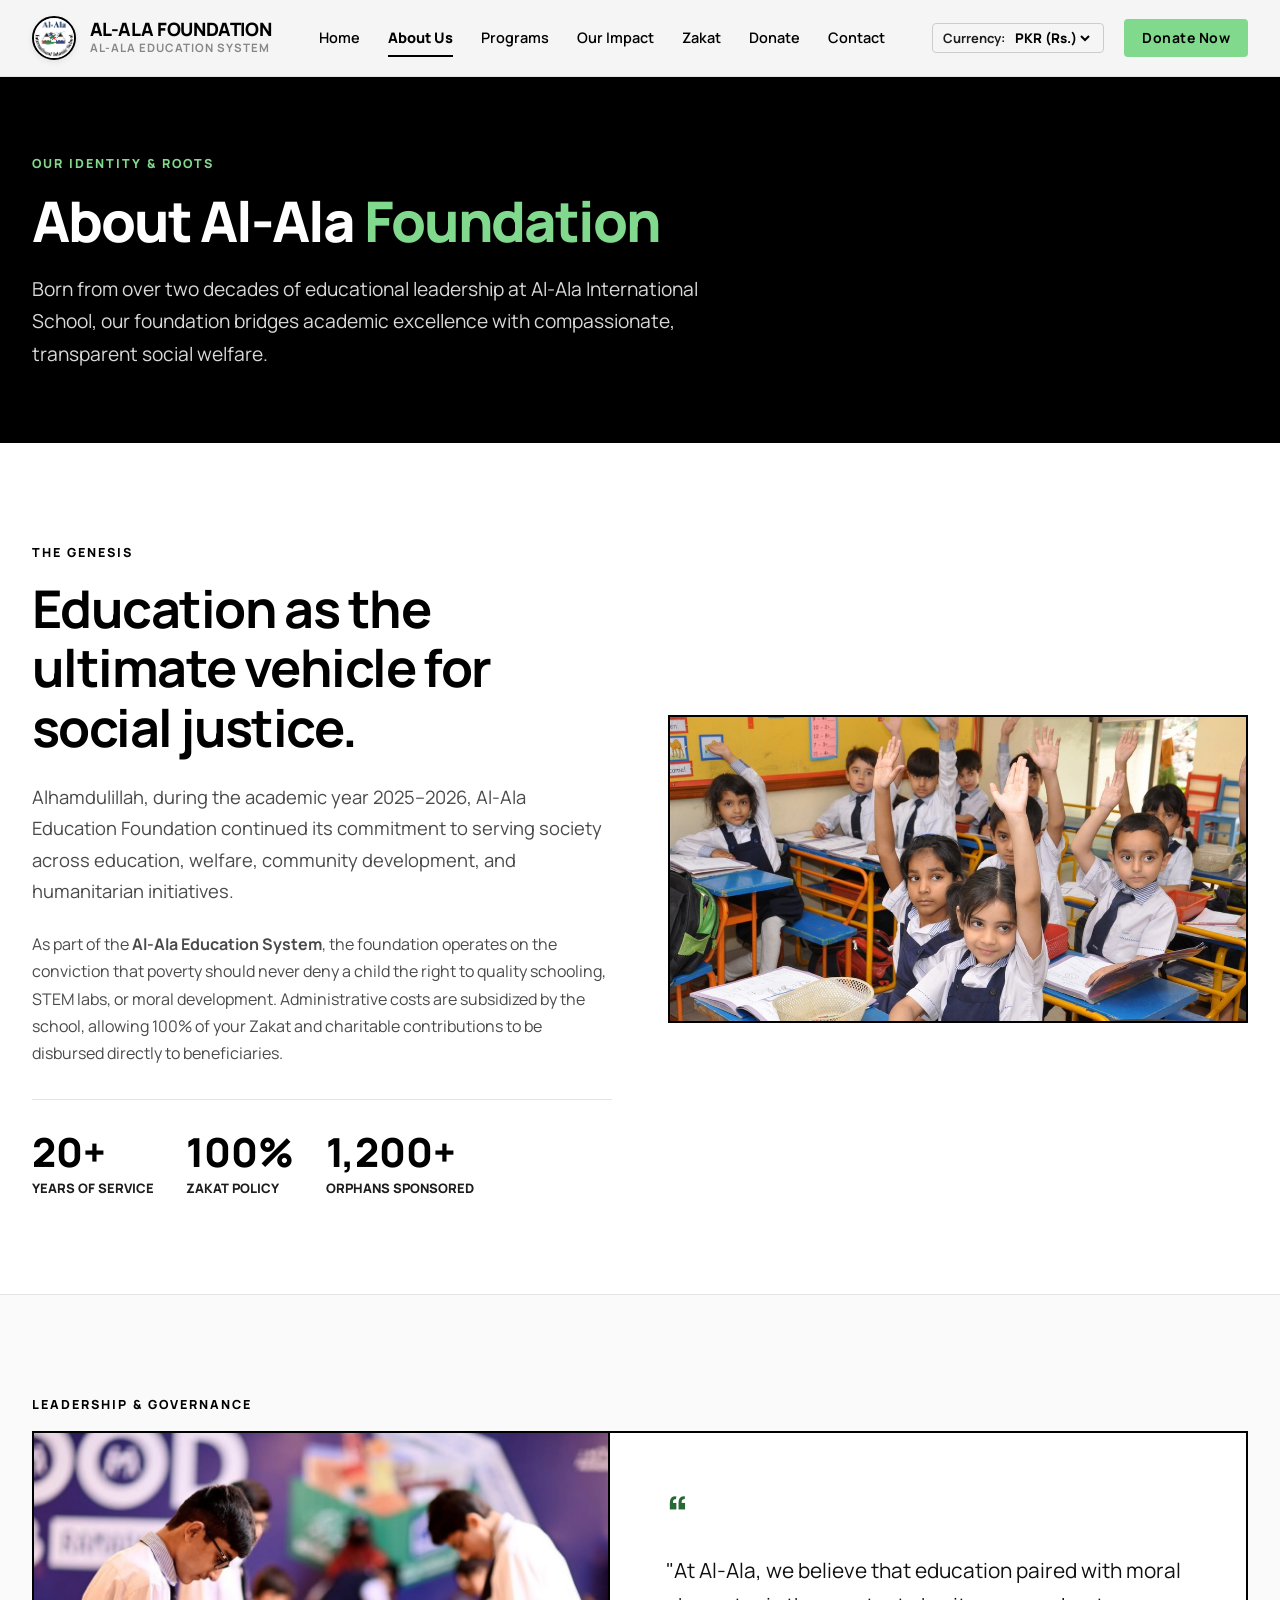
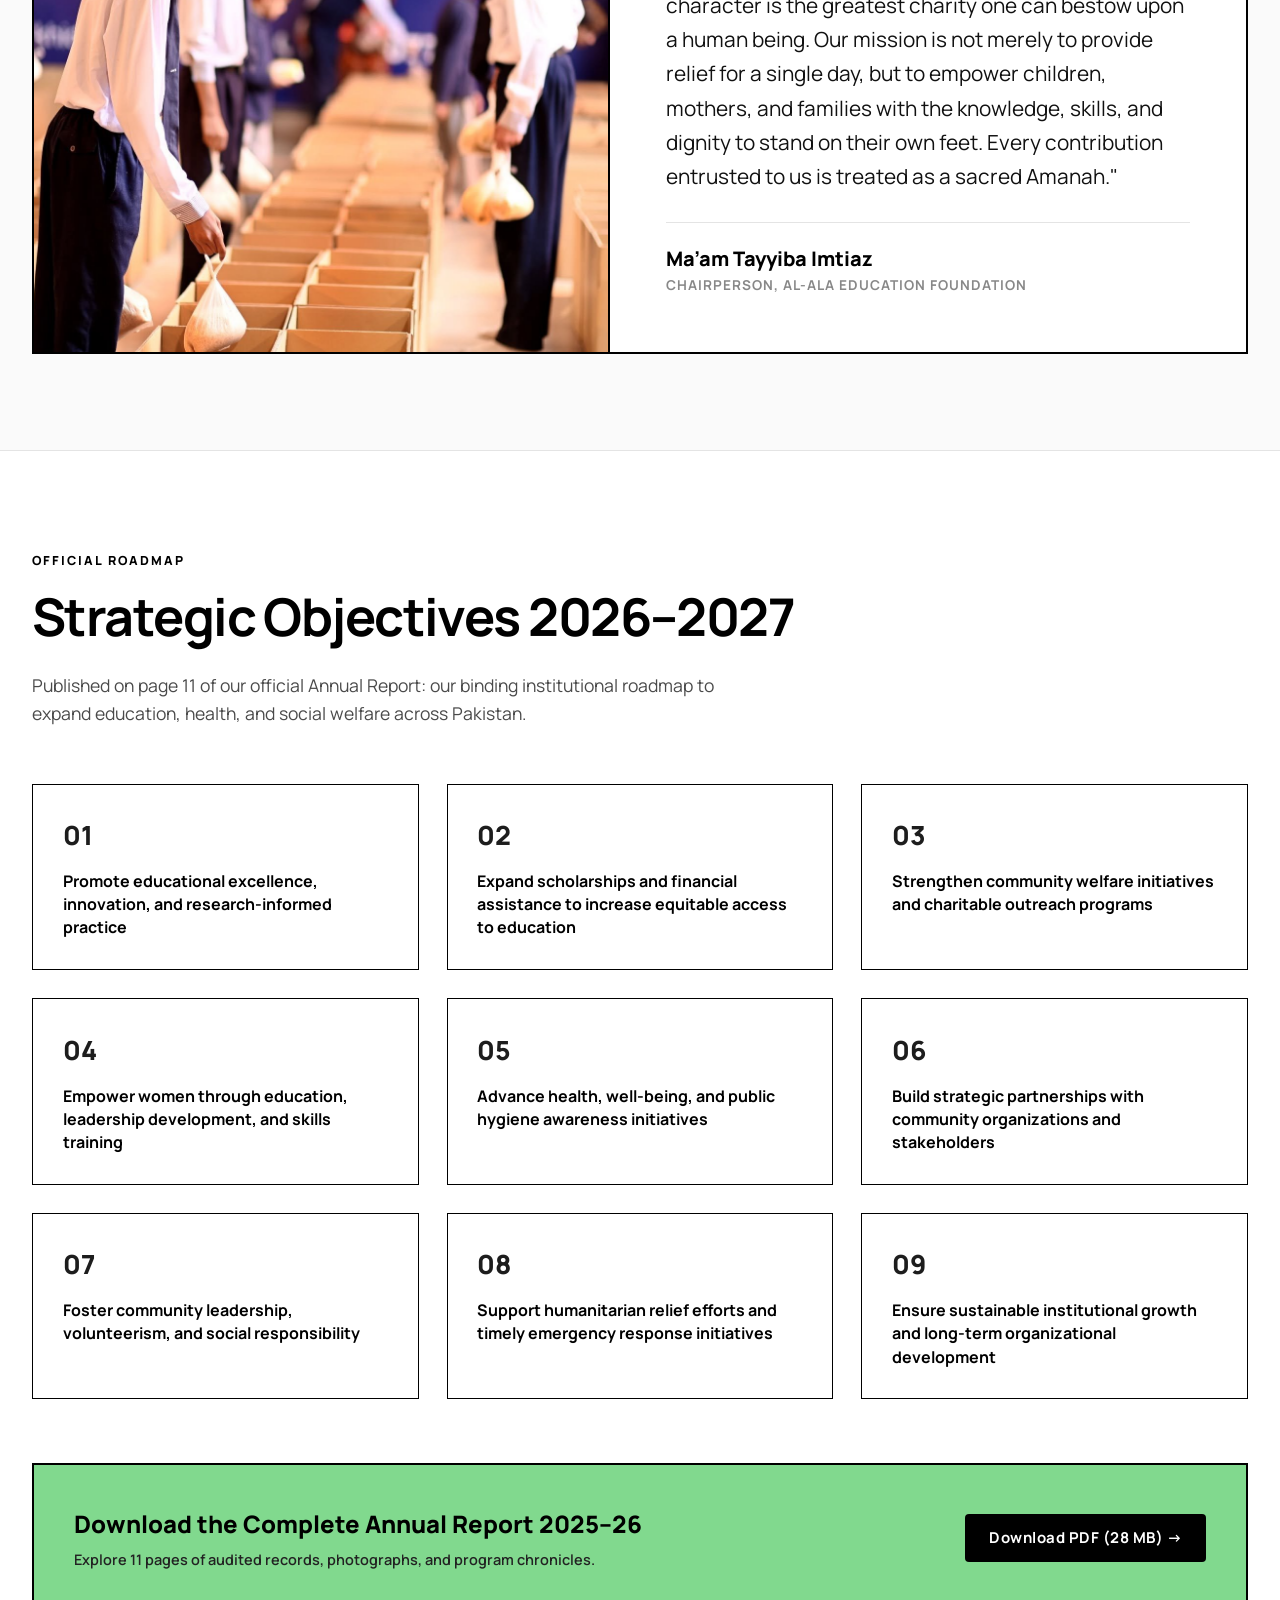
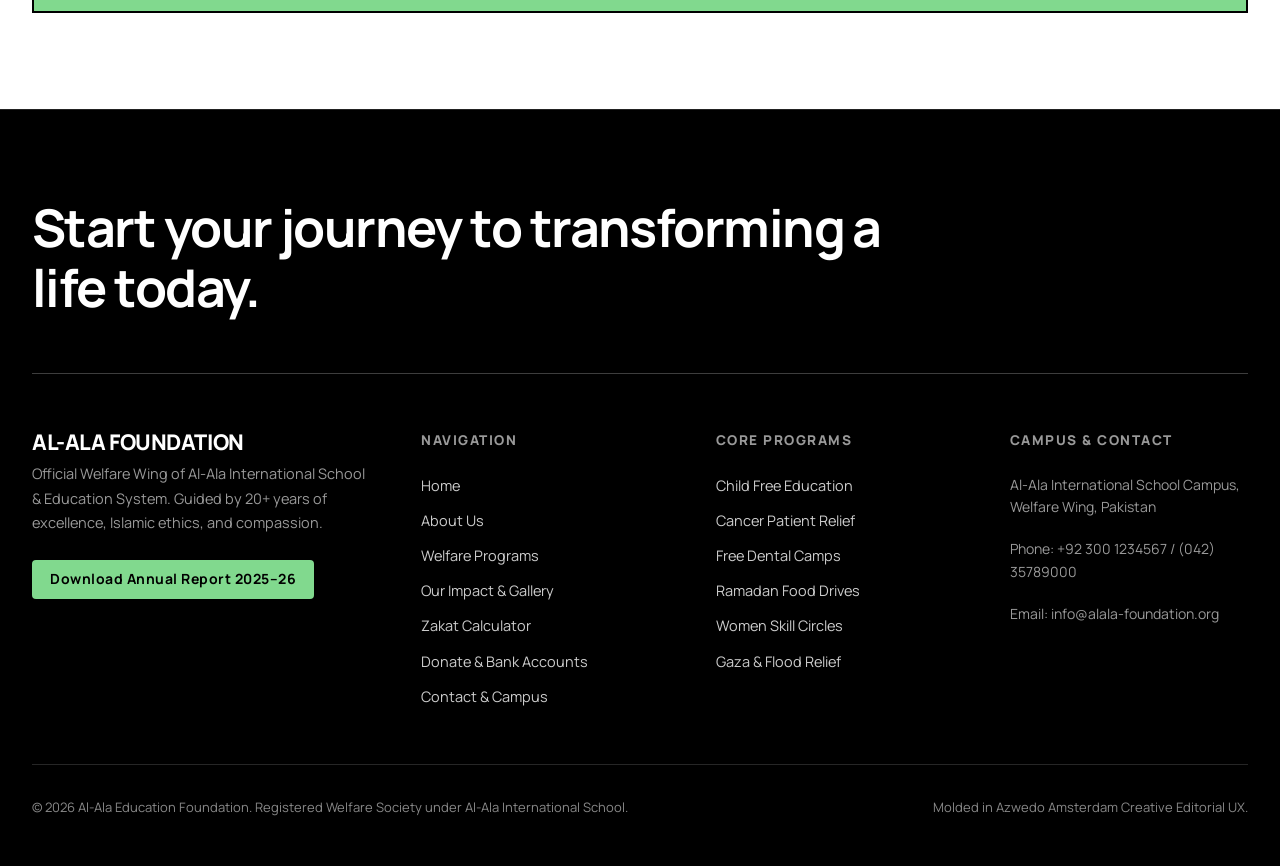
==== commit f82907af: "Add all programs in fieldwork section and fix logo" ====
--- a/about.html
+++ b/about.html
@@ -18,7 +18,7 @@
   <header class="fixed-nav">
     <div class="container nav-container">
       <a href="index.html" class="brand-wrapper">
-        <div class="brand-symbol">A</div>
+        <img src="assets/images/alala-logo.png" alt="Al-Ala Foundation Logo" class="brand-logo-img">
         <div>
           <div class="brand-name">AL-ALA FOUNDATION</div>
           <div class="brand-sub">Al-Ala Education System</div>
@@ -79,7 +79,10 @@
   <div class="nav-backdrop" id="nav-backdrop"></div>
   <aside class="mobile-nav-panel" id="mobile-nav-panel">
     <div class="mobile-nav-header">
-      <div class="brand-name" style="color: #fff;">AL-ALA FOUNDATION</div>
+      <div style="display: flex; align-items: center; gap: 0.75rem;">
+        <img src="assets/images/alala-logo.png" alt="Al-Ala Foundation Logo" class="brand-logo-img" style="width: 36px; height: 36px;">
+        <div class="brand-name" style="color: #fff;">AL-ALA FOUNDATION</div>
+      </div>
       <div class="mobile-nav-close" id="mobile-nav-close">&times;</div>
     </div>
     <div class="mobile-nav-links">
--- a/css/styles.css
+++ b/css/styles.css
@@ -322,6 +322,18 @@
   align-items: center;
   gap: 0.85rem;
   text-decoration: none;
+}
+
+.brand-logo-img {
+  width: 44px;
+  height: 44px;
+  border-radius: 50%;
+  border: 2px solid #000000;
+  background-color: #ffffff;
+  object-fit: cover;
+  display: block;
+  flex-shrink: 0;
+  box-shadow: 0 2px 6px rgba(0, 0, 0, 0.08);
 }
 
 .brand-symbol {
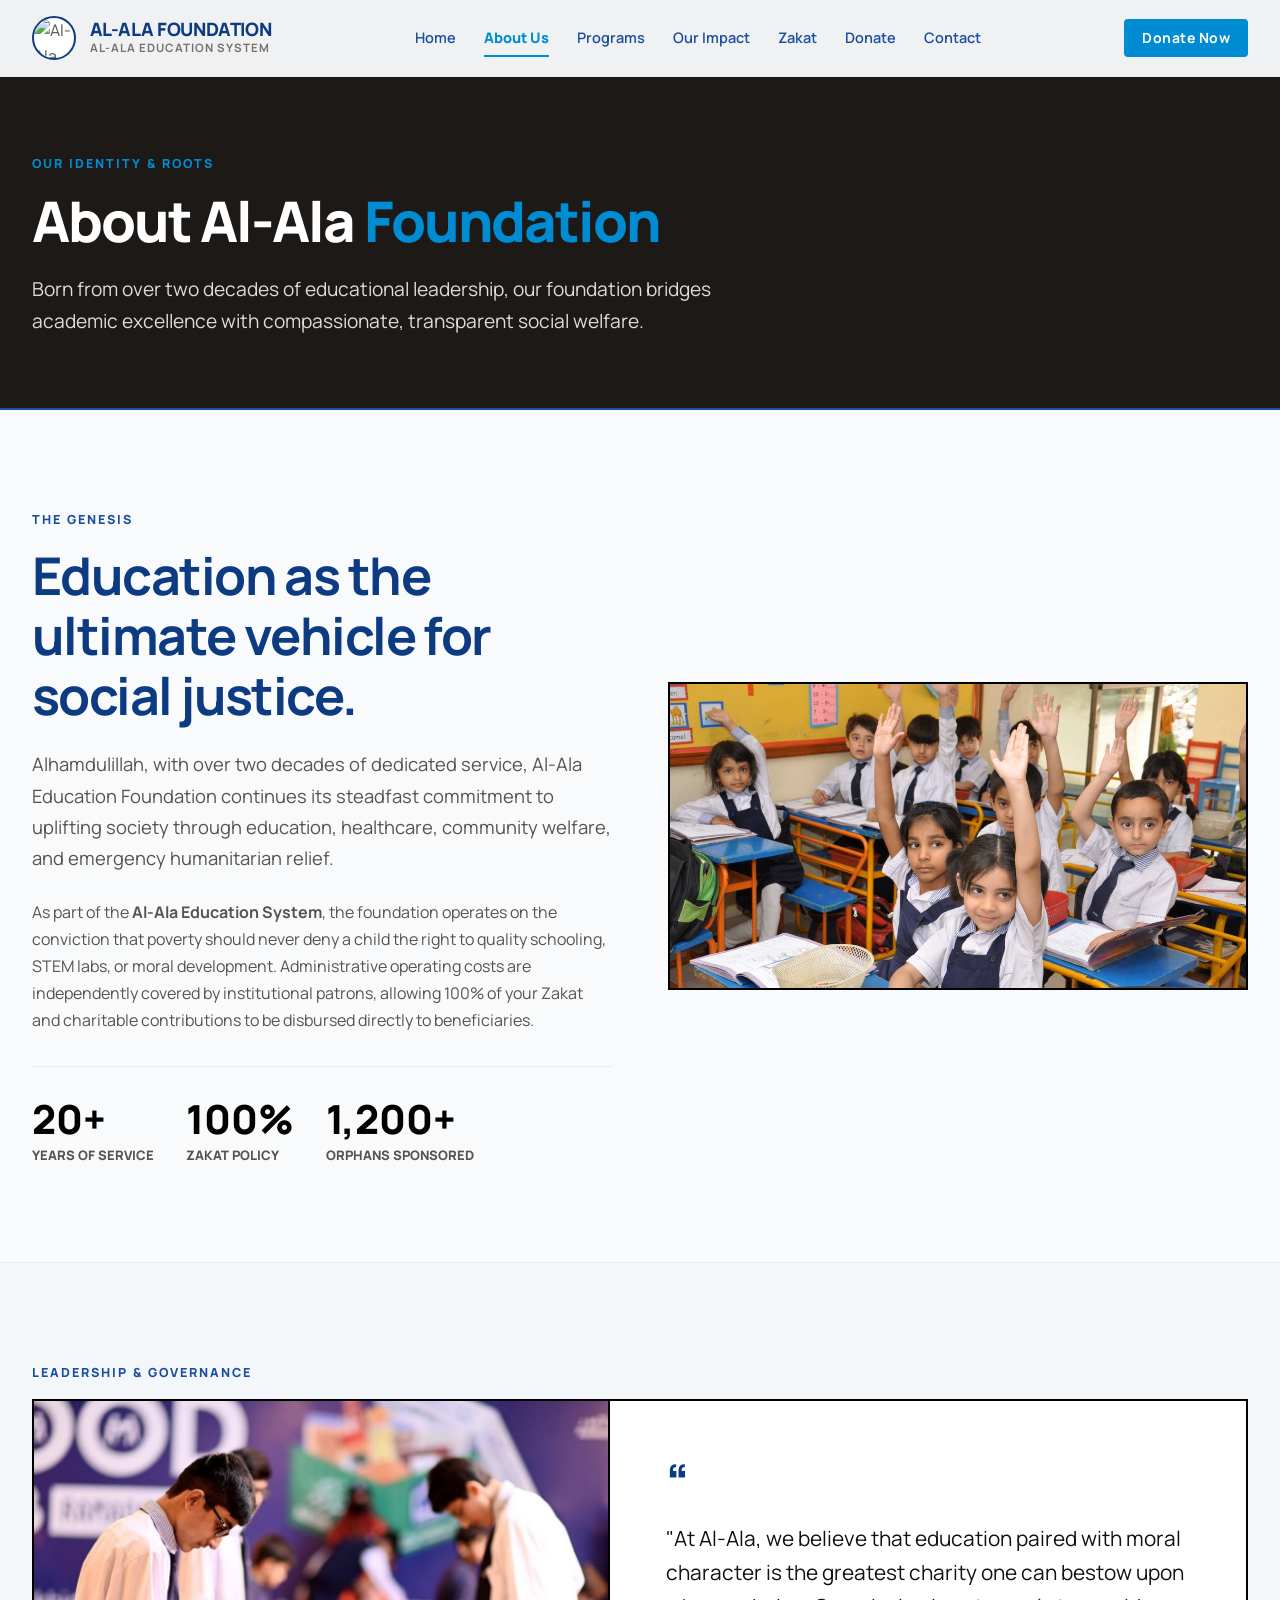
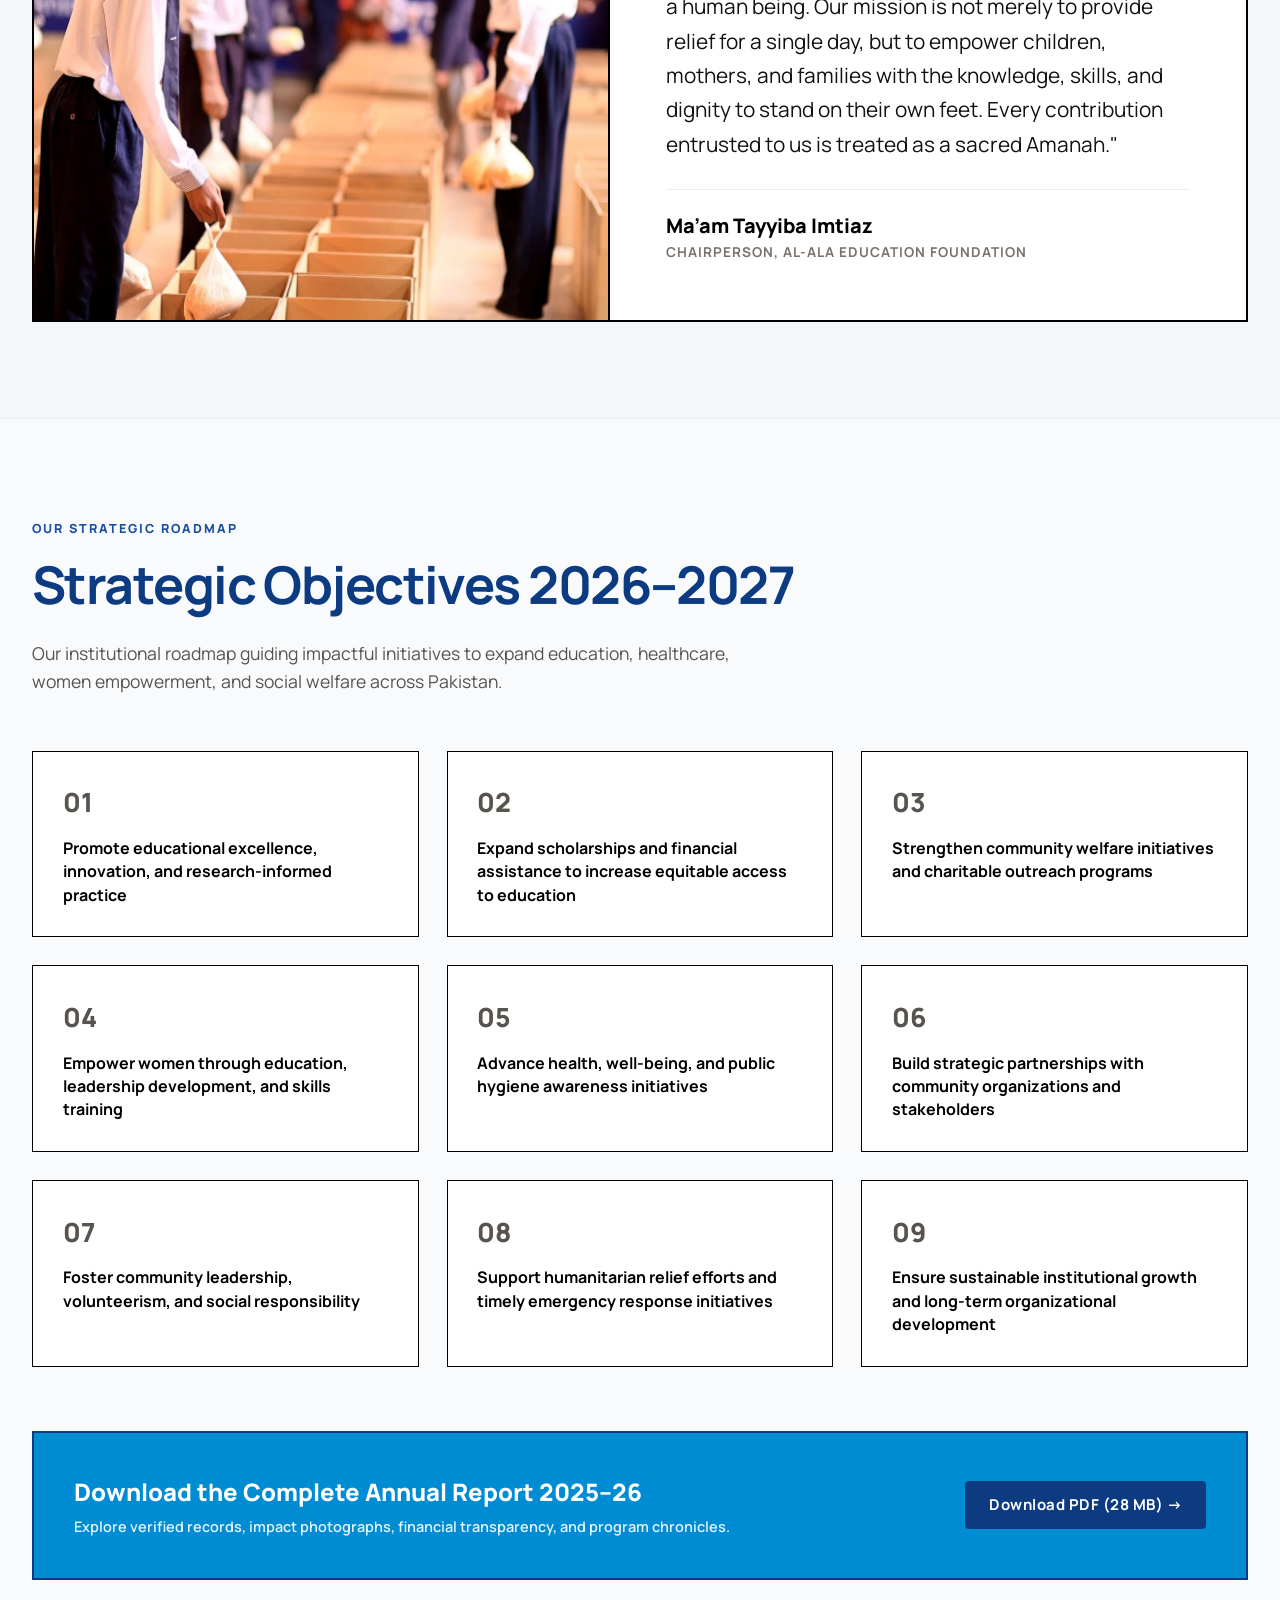
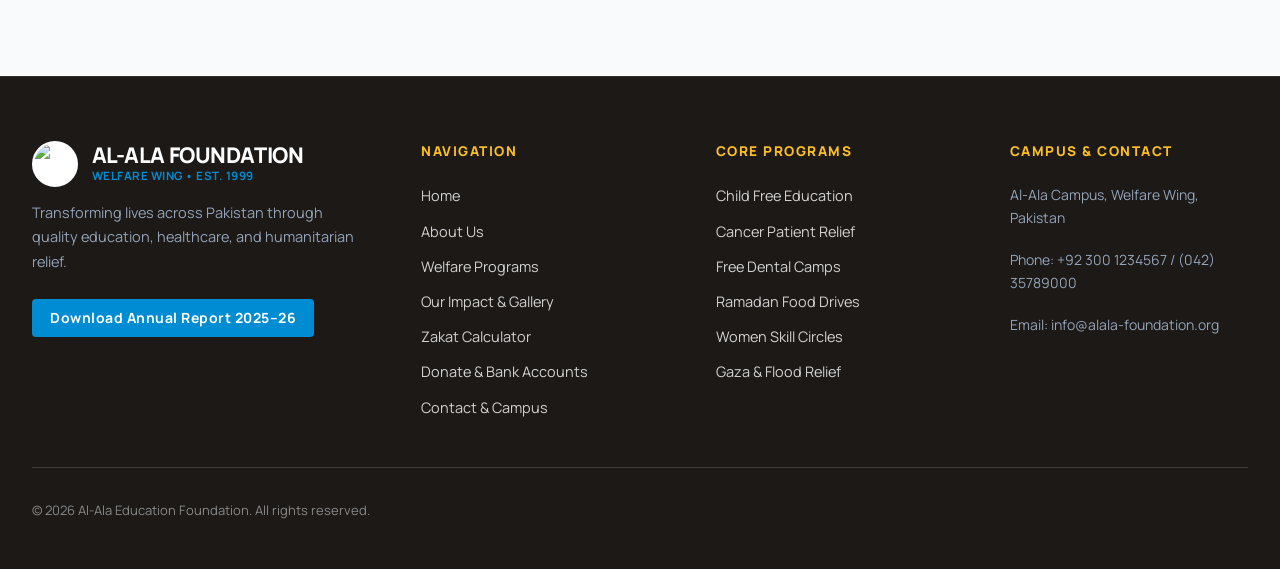
==== commit 0130d8ae: "Minimal UI: Reduce spotlight cards to 4 and make footer bio text minimal" ====
--- a/about.html
+++ b/about.html
@@ -18,7 +18,7 @@
   <header class="fixed-nav">
     <div class="container nav-container">
       <a href="index.html" class="brand-wrapper">
-        <img src="assets/images/alala-logo.png" alt="Al-Ala Foundation Logo" class="brand-logo-img">
+        <img src="assets/images/logo.png" alt="Al-Ala Education Foundation Logo" class="brand-logo-img">
         <div>
           <div class="brand-name">AL-ALA FOUNDATION</div>
           <div class="brand-sub">Al-Ala Education System</div>
@@ -57,16 +57,6 @@
       </nav>
 
       <div class="nav-actions">
-        <div class="currency-toggle-wrap">
-          <span>Currency:</span>
-          <select class="currency-select-box" aria-label="Select Currency">
-            <option value="PKR" selected>PKR (Rs.)</option>
-            <option value="USD">USD ($)</option>
-            <option value="GBP">GBP (£)</option>
-            <option value="EUR">EUR (€)</option>
-            <option value="SAR">SAR (SR)</option>
-          </select>
-        </div>
         <a href="donate.html" class="button nav">Donate Now</a>
         <button type="button" class="menu-toggle-btn" id="menu-toggle-btn" aria-label="Open Navigation">
           <svg width="20" height="20" viewBox="0 0 24 24" fill="none" stroke="currentColor" stroke-width="2.5"><line x1="3" y1="12" x2="21" y2="12"></line><line x1="3" y1="6" x2="21" y2="6"></line><line x1="3" y1="18" x2="21" y2="18"></line></svg>
@@ -79,10 +69,7 @@
   <div class="nav-backdrop" id="nav-backdrop"></div>
   <aside class="mobile-nav-panel" id="mobile-nav-panel">
     <div class="mobile-nav-header">
-      <div style="display: flex; align-items: center; gap: 0.75rem;">
-        <img src="assets/images/alala-logo.png" alt="Al-Ala Foundation Logo" class="brand-logo-img" style="width: 36px; height: 36px;">
-        <div class="brand-name" style="color: #fff;">AL-ALA FOUNDATION</div>
-      </div>
+      <div class="brand-name" style="color: #fff;">AL-ALA FOUNDATION</div>
       <div class="mobile-nav-close" id="mobile-nav-close">&times;</div>
     </div>
     <div class="mobile-nav-links">
@@ -106,7 +93,7 @@
       <div class="section-label mint">OUR IDENTITY &amp; ROOTS</div>
       <h1 class="page-hero-title">About Al-Ala <span class="mint">Foundation</span></h1>
       <p class="page-hero-lead">
-        Born from over two decades of educational leadership at Al-Ala International School, our foundation bridges academic excellence with compassionate, transparent social welfare.
+        Born from over two decades of educational leadership, our foundation bridges academic excellence with compassionate, transparent social welfare.
       </p>
     </div>
   </section>
@@ -119,10 +106,10 @@
           <div class="section-label">THE GENESIS</div>
           <h2 class="big-title">Education as the ultimate vehicle for social justice.</h2>
           <p style="font-size: 1.15rem; color: var(--text-body); line-height: 1.7; margin-bottom: 1.5rem;">
-            Alhamdulillah, during the academic year 2025–2026, Al-Ala Education Foundation continued its commitment to serving society across education, welfare, community development, and humanitarian initiatives.
+            Alhamdulillah, with over two decades of dedicated service, Al-Ala Education Foundation continues its steadfast commitment to uplifting society through education, healthcare, community welfare, and emergency humanitarian relief.
           </p>
           <p style="font-size: 1rem; color: var(--text-body); line-height: 1.7; margin-bottom: 2rem;">
-            As part of the <strong>Al-Ala Education System</strong>, the foundation operates on the conviction that poverty should never deny a child the right to quality schooling, STEM labs, or moral development. Administrative costs are subsidized by the school, allowing 100% of your Zakat and charitable contributions to be disbursed directly to beneficiaries.
+            As part of the <strong>Al-Ala Education System</strong>, the foundation operates on the conviction that poverty should never deny a child the right to quality schooling, STEM labs, or moral development. Administrative operating costs are independently covered by institutional patrons, allowing 100% of your Zakat and charitable contributions to be disbursed directly to beneficiaries.
           </p>
 
           <div style="display: flex; gap: 2rem; border-top: 1px solid var(--border-light); padding-top: 2rem; flex-wrap: wrap;">
@@ -173,10 +160,10 @@
   <!-- Strategic Objectives 2026-2027 -->
   <section class="section" id="objectives">
     <div class="container">
-      <div class="section-label">OFFICIAL ROADMAP</div>
+      <div class="section-label">OUR STRATEGIC ROADMAP</div>
       <h2 class="big-title">Strategic Objectives 2026–2027</h2>
       <p style="font-size: 1.1rem; color: var(--text-body); max-width: 700px; margin-bottom: 3.5rem;">
-        Published on page 11 of our official Annual Report: our binding institutional roadmap to expand education, health, and social welfare across Pakistan.
+        Our institutional roadmap guiding impactful initiatives to expand education, healthcare, women empowerment, and social welfare across Pakistan.
       </p>
 
       <div class="objectives-amsterdam-grid">
@@ -219,10 +206,10 @@
       </div>
 
       <!-- Download Banner -->
-      <div style="background-color: var(--primary-accent); border: 2px solid #000; padding: 2.5rem; margin-top: 4rem; display: flex; align-items: center; justify-content: space-between; flex-wrap: wrap; gap: 1.5rem;">
-        <div>
-          <h3 style="font-size: 1.5rem; font-weight: 800; color: #000; margin-bottom: 0.25rem;">Download the Complete Annual Report 2025–26</h3>
-          <p style="font-size: 14.5px; font-weight: 600; color: #222; margin: 0;">Explore 11 pages of audited records, photographs, and program chronicles.</p>
+      <div style="background-color: var(--primary-accent); border: 2px solid var(--color-foundation-navy); padding: 2.5rem; margin-top: 4rem; display: flex; align-items: center; justify-content: space-between; flex-wrap: wrap; gap: 1.5rem;">
+        <div>
+          <h3 style="font-size: 1.5rem; font-weight: 800; color: #ffffff; margin-bottom: 0.25rem;">Download the Complete Annual Report 2025–26</h3>
+          <p style="font-size: 14.5px; font-weight: 600; color: rgba(255, 255, 255, 0.9); margin: 0;">Explore verified records, impact photographs, financial transparency, and program chronicles.</p>
         </div>
         <a href="AlAlaEducationFoundationReport.pdf" download class="button black">
           Download PDF (28 MB) &rarr;
@@ -240,9 +227,15 @@
 
       <div class="footer-flex-container">
         <div>
-          <div class="brand-name" style="color: #fff; font-size: 1.35rem; margin-bottom: 0.5rem;">AL-ALA FOUNDATION</div>
+          <div style="display: flex; align-items: center; gap: 0.85rem; margin-bottom: 0.85rem;">
+            <img src="assets/images/logo.png" alt="Al-Ala Foundation Logo" style="width: 46px; height: 46px; border-radius: 50%; object-fit: cover; border: 2px solid #ffffff; background-color: #ffffff;">
+            <div>
+              <div class="brand-name" style="color: #fff; font-size: 1.35rem; line-height: 1.15;">AL-ALA FOUNDATION</div>
+              <div style="color: var(--primary-accent); font-size: 0.72rem; font-weight: 700; text-transform: uppercase; letter-spacing: 0.5px;">Welfare Wing • Est. 1999</div>
+            </div>
+          </div>
           <p style="color: var(--text-gray); font-size: 14.5px; line-height: 1.7; margin-bottom: 1.5rem;">
-            Official Welfare Wing of Al-Ala International School &amp; Education System. Guided by 20+ years of excellence, Islamic ethics, and compassion.
+            Transforming lives across Pakistan through quality education, healthcare, and humanitarian relief.
           </p>
           <a href="AlAlaEducationFoundationReport.pdf" download class="button nav">
             Download Annual Report 2025–26
@@ -277,7 +270,7 @@
         <div>
           <h2 class="footer-heading">CAMPUS &amp; CONTACT</h2>
           <div class="footer-link-list">
-            <div style="color: var(--text-gray); font-size: 14px;">Al-Ala International School Campus, Welfare Wing, Pakistan</div>
+            <div style="color: var(--text-gray); font-size: 14px;">Al-Ala Campus, Welfare Wing, Pakistan</div>
             <div style="color: var(--text-gray); font-size: 14px; margin-top: 0.5rem;">Phone: +92 300 1234567 / (042) 35789000</div>
             <div style="color: var(--text-gray); font-size: 14px; margin-top: 0.5rem;">Email: info@alala-foundation.org</div>
           </div>
@@ -285,13 +278,12 @@
       </div>
 
       <div class="footer-bottom-bar">
-        <div>&copy; 2026 Al-Ala Education Foundation. Registered Welfare Society under Al-Ala International School.</div>
-        <div>Molded in Azwedo Amsterdam Creative Editorial UX.</div>
+        <div>&copy; 2026 Al-Ala Education Foundation. All rights reserved.</div>
       </div>
     </div>
   </footer>
 
-  <script src="js/main.js"></script>
+  <script type="module" src="/js/main.js"></script>
 </body>
 </html>
 
--- a/css/styles.css
+++ b/css/styles.css
@@ -5,31 +5,53 @@
    ========================================================================== */
 
 :root {
-  /* Amsterdam Signature Colors */
-  --primary-accent: #81d98e;
-  --primary-accent-hover: #65a86f;
-  --primary-accent-dark: #276934;
-  --primary-accent-soft: rgba(129, 217, 142, 0.15);
-
-  --bg-dark: #000000;
-  --bg-dark-card: #111111;
-  --bg-dark-subtle: #1c1c1c;
-
+  /* Primary Brand Palette */
+  --color-foundation-navy: #0D3B82;
+  --color-foundation-slate: #1A4E9E;
+  --color-foundation-terracotta: #008CD3;
+  --color-foundation-terracotta-hover: #007AB8;
+  --color-foundation-gold: #E5A93C;
+  --color-foundation-sand: #F4F7FA;
+  --color-foundation-stone: #E6EEF5;
+
+  /* Primary Accent & CTA (Vibrant Sky Blue) */
+  --primary-accent: #008CD3;
+  --primary-accent-hover: #007AB8;
+  --primary-accent-dark: #0D3B82;
+  --primary-accent-soft: rgba(0, 140, 211, 0.12);
+
+  /* Gold / Warm Contrast Accent */
+  --accent-gold: #E5A93C;
+  --accent-gold-soft: rgba(229, 169, 60, 0.15);
+
+  /* Deep Canvas & Footer (Dark Stone #1C1917 / #292524) */
+  --bg-dark: #1C1917;
+  --bg-dark-card: #292524;
+  --bg-dark-subtle: #0D3B82;
+
+  /* Light Canvas & Surfaces (Ice Slate #F8FAFC, Pure White #FFFFFF, Sand #F4F7FA) */
+  --bg-canvas: #F8FAFC;
   --bg-white: #ffffff;
-  --bg-gray: #fafafa;
-  --bg-gray-soft: #f4f4f4;
-
-  --text-black: #000000;
-  --text-dark: #1d1d1d;
-  --text-body: #4a4a4a;
-  --text-muted: #888888;
+  --bg-gray: #F4F7FA;
+  --bg-gray-soft: #F0F4F8;
+
+  /* Typography */
+  --text-black: #0D3B82;
+  --text-dark: #1A4E9E;
+  --text-body: #57534E;
+  --text-muted: #78716C;
   --text-white: #ffffff;
-  --text-gray: #999999;
-
-  --border-light: #e4e4e4;
-  --border-medium: #cccccc;
-  --border-dark: #222222;
-  --border-black: #000000;
+  --text-gray: #94A3B8;
+
+  /* Borders & Dividers */
+  --border-light: #E6EEF5;
+  --border-medium: #E2E8F0;
+  --border-dark: #1A4E9E;
+  --border-black: #0D3B82;
+
+  /* Supporting Accent Colors */
+  --color-amber-heading: #FBBF24;
+  --color-amber-accent: #FCD34D;
 
   --font-family: 'Manrope', -apple-system, BlinkMacSystemFont, 'Segoe UI', Roboto, sans-serif;
 
@@ -58,12 +80,16 @@
 
 body {
   font-family: var(--font-family);
-  color: var(--text-dark);
-  background-color: var(--bg-white);
+  color: var(--text-body);
+  background-color: var(--bg-canvas);
   line-height: 1.6;
   overflow-x: hidden;
   -webkit-font-smoothing: antialiased;
   -moz-osx-font-smoothing: grayscale;
+}
+
+h1, h2, h3, h4, h5, h6 {
+  color: var(--color-foundation-navy);
 }
 
 img, svg {
@@ -146,7 +172,7 @@
   align-items: center;
   justify-content: center;
   gap: 0.65rem;
-  color: #000000;
+  color: #ffffff;
   letter-spacing: 0.5px;
   background-color: var(--primary-accent);
   padding: 12px 24px;
@@ -159,7 +185,7 @@
 
 .button:hover {
   background-color: var(--primary-accent-hover);
-  color: #000000;
+  color: #ffffff;
   transform: translateY(-2px);
 }
 
@@ -170,23 +196,23 @@
 }
 
 .button.black {
-  background-color: #000000;
+  background-color: var(--color-foundation-navy);
   color: #ffffff;
 }
 
 .button.black:hover {
-  background-color: #222222;
-  color: var(--primary-accent);
+  background-color: var(--color-foundation-slate);
+  color: #ffffff;
 }
 
 .button.outline {
   background-color: transparent;
-  border: 1.5px solid #000000;
-  color: #000000;
+  border: 1.5px solid var(--color-foundation-navy);
+  color: var(--color-foundation-navy);
 }
 
 .button.outline:hover {
-  background-color: #000000;
+  background-color: var(--color-foundation-navy);
   color: #ffffff;
 }
 
@@ -214,12 +240,12 @@
   font-weight: 800;
   letter-spacing: 2px;
   text-transform: uppercase;
-  color: #000000;
+  color: var(--color-foundation-slate);
   margin-bottom: 1rem;
 }
 
 .section-label.mint {
-  color: var(--primary-accent);
+  color: var(--color-foundation-terracotta);
 }
 
 .section-label.gray {
@@ -232,7 +258,7 @@
   font-weight: 700;
   letter-spacing: -0.03em;
   line-height: 1.15;
-  color: #000000;
+  color: var(--color-foundation-navy);
   margin-bottom: 1.5rem;
   max-width: 900px;
 }
@@ -257,11 +283,11 @@
    Page Inner Hero / Header (For Dedicated Pages)
    ========================================================================== */
 .page-hero {
-  background-color: #000000;
+  background-color: var(--bg-dark);
   color: #ffffff;
   padding-top: 150px;
   padding-bottom: 70px;
-  border-bottom: 2px solid #000000;
+  border-bottom: 2px solid var(--border-dark);
 }
 
 .page-hero-title {
@@ -303,7 +329,7 @@
   left: 0;
   right: 0;
   z-index: 1000;
-  background-color: rgba(255, 255, 255, 0.96);
+  background-color: rgba(248, 250, 252, 0.96);
   backdrop-filter: blur(12px);
   -webkit-backdrop-filter: blur(12px);
   border-bottom: 1px solid var(--border-light);
@@ -324,36 +350,42 @@
   text-decoration: none;
 }
 
+.brand-symbol {
+  width: 40px;
+  height: 40px;
+  border: 2px solid var(--color-foundation-navy);
+  background-color: var(--primary-accent);
+  display: flex;
+  align-items: center;
+  justify-content: center;
+  font-weight: 800;
+  font-size: 16px;
+  color: #ffffff;
+  overflow: hidden;
+}
+
+.brand-symbol img {
+  width: 100%;
+  height: 100%;
+  object-fit: cover;
+}
+
 .brand-logo-img {
   width: 44px;
   height: 44px;
   border-radius: 50%;
-  border: 2px solid #000000;
+  border: 2px solid var(--color-foundation-navy);
+  object-fit: cover;
   background-color: #ffffff;
-  object-fit: cover;
+  flex-shrink: 0;
   display: block;
-  flex-shrink: 0;
-  box-shadow: 0 2px 6px rgba(0, 0, 0, 0.08);
-}
-
-.brand-symbol {
-  width: 40px;
-  height: 40px;
-  border: 2px solid #000000;
-  background-color: var(--primary-accent);
-  display: flex;
-  align-items: center;
-  justify-content: center;
-  font-weight: 800;
-  font-size: 16px;
-  color: #000000;
 }
 
 .brand-name {
   font-size: 1.15rem;
   font-weight: 800;
   letter-spacing: -0.02em;
-  color: #000000;
+  color: var(--color-foundation-navy);
   line-height: 1.1;
 }
 
@@ -381,7 +413,7 @@
 .link-text {
   font-size: 14.5px;
   font-weight: 600;
-  color: #000000;
+  color: var(--color-foundation-slate);
   transition: var(--transition);
 }
 
@@ -391,13 +423,18 @@
   left: 0;
   width: 0%;
   height: 2px;
-  background-color: #000000;
+  background-color: var(--color-foundation-terracotta);
   transition: width 0.3s ease;
 }
 
 .link-block:hover .link-block-underline,
 .link-block.active .link-block-underline {
   width: 100%;
+}
+
+.link-block:hover .link-text,
+.link-block.active .link-text {
+  color: var(--color-foundation-terracotta);
 }
 
 .link-block.active .link-text {
@@ -784,25 +821,25 @@
    ========================================================================== */
 .trust-marquee-section {
   background-color: #ffffff;
-  padding: 3.5rem 0;
-  border-bottom: 2px solid #000000;
+  padding: 3.5rem 0 3rem;
+  border-bottom: 1px solid var(--border-light);
 }
 
 .trust-headline {
-  font-size: 13.5px;
-  font-weight: 800;
-  letter-spacing: 2.5px;
+  font-size: 13px;
+  font-weight: 800;
+  letter-spacing: 2px;
   text-transform: uppercase;
-  color: #000000;
+  color: #64748b;
   text-align: center;
-  margin-bottom: 2rem;
+  margin-bottom: 2.25rem;
 }
 
 .partner-logos-grid {
   display: grid;
   grid-template-columns: repeat(5, 1fr);
-  gap: 1.25rem;
-  align-items: center;
+  gap: 1.5rem;
+  align-items: stretch;
 }
 
 @media (max-width: 1100px) {
@@ -813,55 +850,66 @@
 
 @media (max-width: 680px) {
   .partner-logos-grid {
-    grid-template-columns: 1fr;
+    grid-template-columns: repeat(2, 1fr);
+    gap: 1rem;
   }
 }
 
 .partner-logo-card {
   background-color: #ffffff;
-  border: 2px solid #000000;
-  box-shadow: 4px 4px 0px #000000;
-  padding: 1rem 1.25rem;
+  border: 1px solid #e2e8f0;
+  border-radius: 14px;
+  box-shadow: 0 4px 14px rgba(0, 0, 0, 0.03);
+  padding: 1.25rem 1.5rem;
   display: flex;
   align-items: center;
   justify-content: center;
-  min-height: 85px;
-  transition: var(--transition);
+  min-height: 95px;
+  transition: all 0.25s ease;
 }
 
 .partner-logo-card:hover {
   transform: translateY(-3px);
-  box-shadow: 6px 6px 0px var(--primary-accent);
+  border-color: #cbd5e1;
+  box-shadow: 0 10px 25px -5px rgba(0, 0, 0, 0.08);
 }
 
 .partner-logo-card img {
-  max-height: 60px;
+  max-height: 52px;
   width: auto;
-  max-width: 100%;
+  max-width: 90%;
   object-fit: contain;
+  transition: transform 0.2s ease;
+}
+
+.partner-logo-card:hover img {
+  transform: scale(1.03);
 }
 
 /* ==========================================================================
    Quick Donation Center (Amsterdam Style with all 8 programs)
    ========================================================================== */
 .donation-command-section {
-  background-color: var(--bg-gray);
+  background: linear-gradient(180deg, #f8fafc 0%, #ffffff 100%);
   padding: 4.5rem 0;
   border-bottom: 1px solid var(--border-light);
 }
 
 .donation-card-amsterdam {
   background-color: #ffffff;
-  border: 2px solid #000000;
-  box-shadow: 8px 8px 0px #000000;
+  border: 1px solid rgba(15, 23, 42, 0.08);
+  border-radius: 20px;
+  box-shadow: 0 16px 40px -10px rgba(12, 43, 80, 0.09), 0 2px 6px rgba(0, 0, 0, 0.03);
   padding: 2.75rem;
   position: relative;
+  transition: all 0.3s ease;
 }
 
 @media (max-width: 768px) {
   .donation-card-amsterdam {
     padding: 1.5rem;
-    box-shadow: 4px 4px 0px #000000;
+    border-radius: 16px;
+    box-shadow: 0 10px 25px -5px rgba(12, 43, 80, 0.07);
   }
 }
 
@@ -869,8 +917,8 @@
   display: flex;
   align-items: center;
   justify-content: space-between;
-  border-bottom: 2px solid #000000;
-  padding-bottom: 1.25rem;
+  border-bottom: 1px solid #f1f5f9;
+  padding-bottom: 1.35rem;
   margin-bottom: 1.75rem;
   flex-wrap: wrap;
   gap: 1rem;
@@ -879,69 +927,92 @@
 .donation-header-title {
   font-size: 1.75rem;
   font-weight: 800;
-  color: #000000;
+  color: var(--color-foundation-navy);
   letter-spacing: -0.02em;
 }
 
 .frequency-pill-group {
   display: inline-flex;
-  border: 1.5px solid #000000;
-  padding: 3px;
-  background-color: #ffffff;
+  background-color: #f1f5f9;
+  border-radius: 9999px;
+  padding: 4px;
+  border: 1px solid #e2e8f0;
 }
 
 .freq-pill {
-  padding: 7px 16px;
+  padding: 8px 20px;
   font-size: 13.5px;
-  font-weight: 800;
+  font-weight: 700;
   border: none;
+  border-radius: 9999px;
   cursor: pointer;
   background: transparent;
-  color: #000000;
-  transition: var(--transition);
+  color: #64748b;
+  transition: all 0.25s ease;
 }
 
 .freq-pill.active {
-  background-color: #000000;
-  color: var(--primary-accent);
+  background-color: var(--color-foundation-navy);
+  color: #ffffff;
+  box-shadow: 0 2px 8px rgba(15, 43, 72, 0.25);
 }
 
 /* Causes Filter Row */
 .causes-filter-scroll {
   display: flex;
+  flex-wrap: wrap;
   gap: 0.65rem;
-  overflow-x: auto;
-  padding-bottom: 0.85rem;
   margin-bottom: 1.75rem;
 }
 
+@media (max-width: 768px) {
+  .causes-filter-scroll {
+    flex-wrap: nowrap;
+    overflow-x: auto;
+    padding-bottom: 0.5rem;
+    -webkit-overflow-scrolling: touch;
+    scrollbar-width: none;
+  }
+  .causes-filter-scroll::-webkit-scrollbar {
+    display: none;
+  }
+}
+
 .cause-tag-btn {
-  padding: 9px 15px;
-  border: 1.5px solid var(--border-medium);
-  background-color: #ffffff;
-  font-size: 13px;
-  font-weight: 700;
-  color: #000000;
+  padding: 9px 18px;
+  border: 1.5px solid #e2e8f0;
+  background-color: #f8fafc;
+  border-radius: 9999px;
+  font-size: 13.5px;
+  font-weight: 600;
+  color: #334155;
   cursor: pointer;
   white-space: nowrap;
-  transition: var(--transition);
+  display: inline-flex;
+  align-items: center;
+  gap: 6px;
+  transition: all 0.2s ease;
 }
 
 .cause-tag-btn:hover {
-  border-color: #000000;
+  border-color: var(--color-foundation-navy);
+  background-color: #ffffff;
+  color: var(--color-foundation-navy);
+  transform: translateY(-1px);
 }
 
 .cause-tag-btn.active {
-  background-color: var(--primary-accent);
-  border-color: #000000;
-  color: #000000;
+  background-color: var(--color-foundation-navy);
+  border-color: var(--color-foundation-navy);
+  color: #ffffff;
+  box-shadow: 0 4px 12px rgba(15, 43, 72, 0.2);
 }
 
 /* Preset Amount Blocks */
 .preset-amount-grid {
   display: grid;
-  grid-template-columns: repeat(4, 1fr) 1.4fr;
-  gap: 1rem;
+  grid-template-columns: repeat(4, 1fr) 1.35fr;
+  gap: 0.85rem;
   margin-bottom: 1.75rem;
 }
 
@@ -952,40 +1023,50 @@
 }
 
 .amount-box-btn {
-  padding: 14px;
-  border: 1.5px solid var(--border-medium);
+  padding: 14px 10px;
+  border: 1.5px solid #e2e8f0;
+  border-radius: 12px;
   background-color: #ffffff;
-  font-size: 17px;
+  font-size: 16px;
   font-weight: 800;
   text-align: center;
   cursor: pointer;
-  transition: var(--transition);
+  color: var(--color-foundation-navy);
+  transition: all 0.2s ease;
 }
 
 .amount-box-btn:hover {
-  border-color: #000000;
+  border-color: var(--color-foundation-navy);
+  transform: translateY(-2px);
+  box-shadow: 0 4px 10px rgba(0, 0, 0, 0.04);
 }
 
 .amount-box-btn.active {
-  background-color: #000000;
-  color: var(--primary-accent);
-  border-color: #000000;
+  background-color: var(--color-foundation-navy);
+  color: #ffffff;
+  border-color: var(--color-foundation-navy);
+  box-shadow: 0 4px 14px rgba(15, 43, 72, 0.25);
 }
 
 .custom-input-box {
   display: flex;
   align-items: center;
-  border: 1.5px solid var(--border-medium);
+  border: 1.5px solid #e2e8f0;
+  border-radius: 12px;
   padding: 0 16px;
+  background-color: #ffffff;
+  transition: all 0.2s ease;
 }
 
 .custom-input-box:focus-within {
-  border-color: #000000;
+  border-color: var(--color-foundation-navy);
+  box-shadow: 0 0 0 3px rgba(15, 43, 72, 0.12);
 }
 
 .custom-symbol {
   font-weight: 800;
-  font-size: 16px;
+  font-size: 15px;
+  color: #64748b;
   margin-right: 8px;
 }
 
@@ -995,19 +1076,27 @@
   font-size: 15px;
   font-weight: 700;
   padding: 12px 0;
+  outline: none;
+  color: var(--color-foundation-navy);
 }
 
 .impact-callout-strip {
-  background-color: var(--bg-gray);
-  border-left: 5px solid var(--primary-accent);
-  padding: 1.15rem 1.35rem;
-  margin-bottom: 1.75rem;
+  background-color: #f0fdf4;
+  border: 1px solid #bbf7d0;
+  border-left: 4px solid #16a34a;
+  border-radius: 12px;
+  padding: 1.15rem 1.4rem;
+  margin-bottom: 2rem;
   font-size: 14.5px;
-  color: #222222;
+  color: #166534;
+  display: flex;
+  align-items: center;
+  gap: 0.85rem;
+  line-height: 1.55;
 }
 
 .impact-callout-strip strong {
-  color: #000000;
+  color: #0f172a;
   font-weight: 800;
 }
 
@@ -1019,8 +1108,129 @@
   gap: 1.25rem;
 }
 
+.donation-cta-btn {
+  background-color: var(--color-foundation-navy);
+  color: #ffffff;
+  border-radius: 12px;
+  padding: 15px 30px;
+  font-size: 16px;
+  font-weight: 700;
+  display: inline-flex;
+  align-items: center;
+  justify-content: center;
+  gap: 0.75rem;
+  transition: all 0.25s ease;
+  border: none;
+  cursor: pointer;
+  box-shadow: 0 4px 14px rgba(15, 43, 72, 0.2);
+}
+
+.donation-cta-btn:hover {
+  background-color: #0c2033;
+  transform: translateY(-2px);
+  box-shadow: 0 6px 20px rgba(15, 43, 72, 0.3);
+}
+
+.donation-subtext-links {
+  font-size: 13.5px;
+  color: #64748b;
+  display: flex;
+  align-items: center;
+  gap: 0.5rem;
+  font-weight: 600;
+}
+
+.donation-subtext-links a {
+  color: var(--color-foundation-navy);
+  font-weight: 700;
+  text-decoration: underline;
+  transition: color 0.2s ease;
+}
+
+.donation-subtext-links a:hover {
+  color: var(--primary-accent-dark);
+}
+
 /* ==========================================================================
-   WHAT WE DO? (Sticky Green Cards & Balanced Grid)
+   CORE DOMAINS (Minimalist Quick Cards)
+   ========================================================================== */
+.quick-domains-grid {
+  display: grid;
+  grid-template-columns: repeat(3, 1fr);
+  gap: 1.5rem;
+}
+
+@media (max-width: 992px) {
+  .quick-domains-grid {
+    grid-template-columns: 1fr;
+    gap: 1.25rem;
+  }
+}
+
+.quick-domain-card {
+  display: flex;
+  flex-direction: column;
+  background: #ffffff;
+  border: 1px solid var(--border-medium);
+  border-radius: 16px;
+  padding: 2.25rem 2rem;
+  text-decoration: none;
+  color: inherit;
+  transition: all 0.25s ease;
+  box-shadow: 0 4px 16px rgba(0, 0, 0, 0.03);
+}
+
+.quick-domain-card:hover {
+  transform: translateY(-4px);
+  border-color: var(--primary-accent);
+  box-shadow: 0 12px 28px rgba(0, 140, 211, 0.12);
+}
+
+.domain-icon-circle {
+  width: 52px;
+  height: 52px;
+  border-radius: 12px;
+  background-color: var(--primary-accent-soft);
+  color: var(--primary-accent);
+  display: flex;
+  align-items: center;
+  justify-content: center;
+  margin-bottom: 1.25rem;
+}
+
+.quick-domain-title {
+  font-size: 1.3rem;
+  font-weight: 800;
+  color: var(--color-foundation-navy);
+  margin-bottom: 0.5rem;
+  line-height: 1.3;
+}
+
+.quick-domain-desc {
+  font-size: 14.5px;
+  color: var(--text-body);
+  line-height: 1.55;
+  margin-bottom: 1.25rem;
+  flex-grow: 1;
+}
+
+.quick-domain-link {
+  font-size: 13.5px;
+  font-weight: 800;
+  color: var(--primary-accent);
+  display: inline-flex;
+  align-items: center;
+  gap: 0.35rem;
+  margin-top: auto;
+}
+
+.quick-domain-card:hover .quick-domain-link {
+  color: var(--primary-accent-hover);
+  text-decoration: underline;
+}
+
+/* ==========================================================================
+   WHAT WE DO? (Sticky Green Cards & Balanced Grid - Legacy)
    ========================================================================== */
 .what-we-do-grid {
   display: grid;
@@ -1060,8 +1270,9 @@
 
 .green-card-badge {
   display: inline-block;
-  background-color: #000000;
-  color: #ffffff;
+  background-color: var(--color-foundation-navy);
+  color: var(--accent-gold);
+  border: 1px solid var(--accent-gold);
   padding: 3px 10px;
   font-size: 11px;
   font-weight: 800;
@@ -1074,7 +1285,7 @@
   font-weight: 800;
   letter-spacing: -0.025em;
   line-height: 1.15;
-  color: #000000;
+  color: #ffffff;
   margin-bottom: 0.85rem;
   transition: all 0.25s ease;
 }
@@ -1140,7 +1351,7 @@
 .pillar-heading {
   font-size: 1.55rem;
   font-weight: 700;
-  color: #000000;
+  color: var(--color-foundation-navy);
   margin-bottom: 0.65rem;
 }
 
@@ -1278,14 +1489,14 @@
   position: absolute;
   top: 14px;
   left: 14px;
-  background-color: #000000;
-  color: var(--primary-accent);
+  background-color: var(--color-foundation-navy);
+  color: var(--accent-gold);
   padding: 4px 12px;
   font-size: 11px;
   font-weight: 800;
   letter-spacing: 1px;
   text-transform: uppercase;
-  border: 1px solid var(--primary-accent);
+  border: 1px solid var(--accent-gold);
 }
 
 .project-title-holder {
@@ -1467,17 +1678,18 @@
 }
 
 .zakat-result-amsterdam {
-  background-color: var(--primary-accent);
-  border: 2px solid #000000;
+  background-color: var(--color-foundation-navy);
+  border: 2px solid var(--border-black);
   padding: 1.25rem;
   text-align: center;
   margin: 1.5rem 0;
+  color: #ffffff;
 }
 
 .zakat-due-amount {
   font-size: 2.5rem;
   font-weight: 800;
-  color: #000000;
+  color: var(--accent-gold);
   line-height: 1.1;
   margin: 0.35rem 0;
 }
@@ -1589,7 +1801,13 @@
 
 .objective-box:hover {
   background-color: var(--primary-accent);
+  color: #ffffff;
   transform: translateY(-3px);
+}
+
+.objective-box:hover .objective-index,
+.objective-box:hover .objective-desc {
+  color: #ffffff;
 }
 
 .objective-index {
@@ -1689,8 +1907,9 @@
 }
 
 .whatsapp-banner-ams {
-  border: 2px solid #000000;
-  background-color: var(--primary-accent);
+  border: 2px solid var(--border-black);
+  background-color: var(--color-foundation-navy);
+  color: #ffffff;
   padding: 2.25rem 2.75rem;
   display: flex;
   align-items: center;
@@ -1704,39 +1923,26 @@
    Amsterdam Footer
    ========================================================================== */
 .footer {
-  background-color: #000000;
-  color: #ffffff;
-  padding-top: 5.5rem;
+  background-color: var(--bg-dark);
+  color: #ffffff;
+  padding-top: 4rem;
   padding-bottom: 3rem;
-  border-top: 1px solid var(--border-dark);
+  border-top: 1px solid rgba(255, 255, 255, 0.1);
 }
 
 .footer-text-holder {
-  margin-bottom: 3.5rem;
+  display: none;
 }
 
 .footer-hero-heading {
-  font-size: 3.25rem;
-  font-weight: 700;
-  letter-spacing: -0.03em;
-  color: #ffffff;
-  line-height: 1.15;
-  max-width: 900px;
-}
-
-@media (max-width: 768px) {
-  .footer-hero-heading {
-    font-size: 2.15rem;
-  }
+  display: none;
 }
 
 .footer-flex-container {
   display: grid;
   grid-template-columns: 1.4fr 1fr 1fr 1fr;
   gap: 3.5rem;
-  border-top: 1px solid rgba(153, 153, 153, 0.4);
-  padding-top: 3.5rem;
-  margin-bottom: 3.5rem;
+  margin-bottom: 3rem;
 }
 
 @media (max-width: 992px) {
@@ -1753,7 +1959,7 @@
 }
 
 .footer-heading {
-  color: #999999;
+  color: var(--color-amber-heading);
   text-transform: uppercase;
   font-size: 13.5px;
   font-weight: 800;
@@ -1815,8 +2021,9 @@
 
 .modal-box-ams {
   background-color: #ffffff;
-  border: 2px solid #000000;
-  box-shadow: 10px 10px 0px var(--primary-accent);
+  border: 1px solid rgba(0, 0, 0, 0.08);
+  border-radius: 20px;
+  box-shadow: 0 25px 60px -15px rgba(0, 0, 0, 0.3);
   max-width: 620px;
   width: 100%;
   max-height: 90vh;
@@ -1824,18 +2031,20 @@
 }
 
 .modal-header-ams {
-  background-color: #000000;
-  color: #ffffff;
-  padding: 1.25rem 2rem;
+  background-color: var(--color-foundation-navy);
+  color: #ffffff;
+  padding: 1.35rem 2rem;
   display: flex;
   justify-content: space-between;
   align-items: center;
+  border-top-left-radius: 19px;
+  border-top-right-radius: 19px;
 }
 
 .modal-header-ams h3 {
   font-size: 1.25rem;
   font-weight: 800;
-  color: var(--primary-accent);
+  color: #ffffff;
 }
 
 .modal-close-ams {
@@ -1850,7 +2059,7 @@
 }
 
 .pledge-slip-ams {
-  border: 2px dashed #000000;
+  border: 2px dashed var(--color-foundation-navy);
   background-color: var(--bg-gray);
   padding: 1.5rem;
   margin-top: 1.5rem;
@@ -1866,7 +2075,7 @@
 .lightbox-dialog img {
   max-height: 75vh;
   max-width: 100%;
-  border: 3px solid #000000;
+  border: 3px solid var(--border-black);
   margin: 0 auto;
 }
 
@@ -1889,7 +2098,7 @@
 }
 
 .toast {
-  background-color: #000000;
+  background-color: var(--color-foundation-navy);
   color: #ffffff;
   border: 1.5px solid var(--primary-accent);
   padding: 0.85rem 1.4rem;
